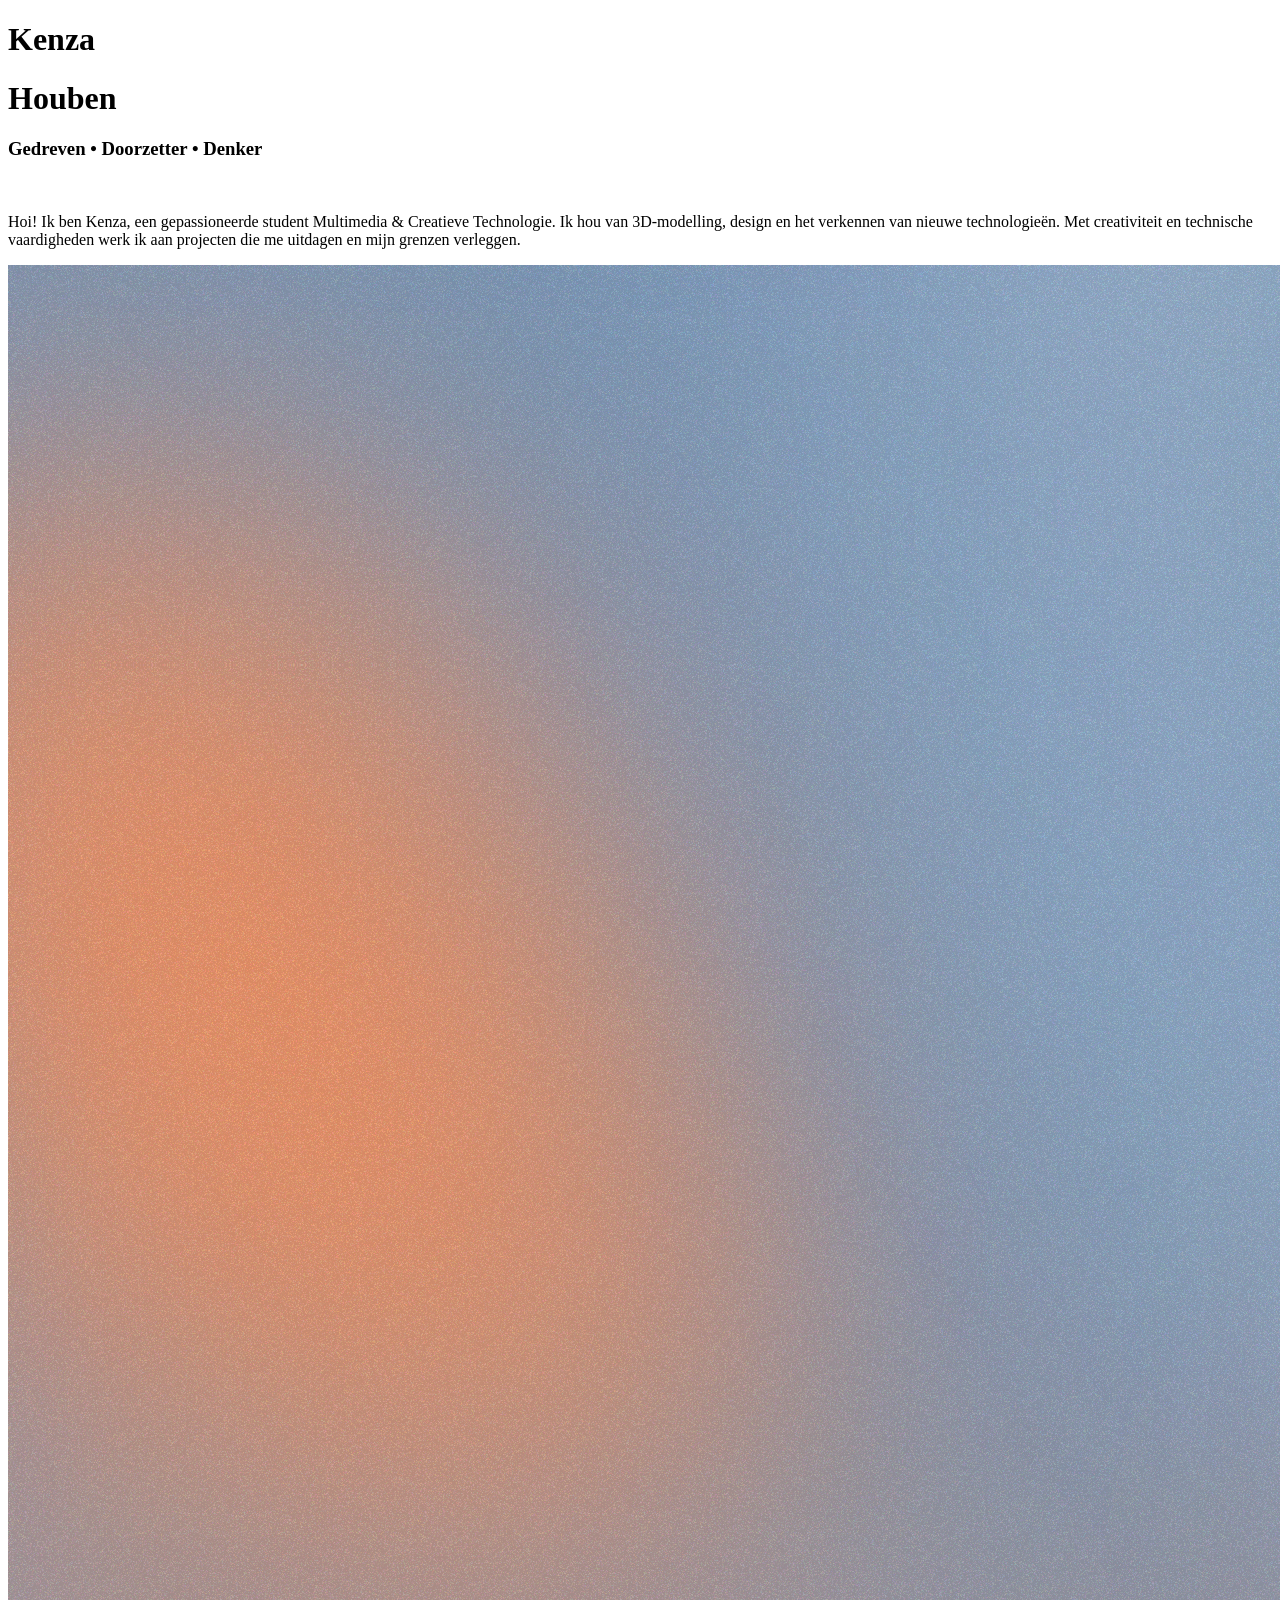
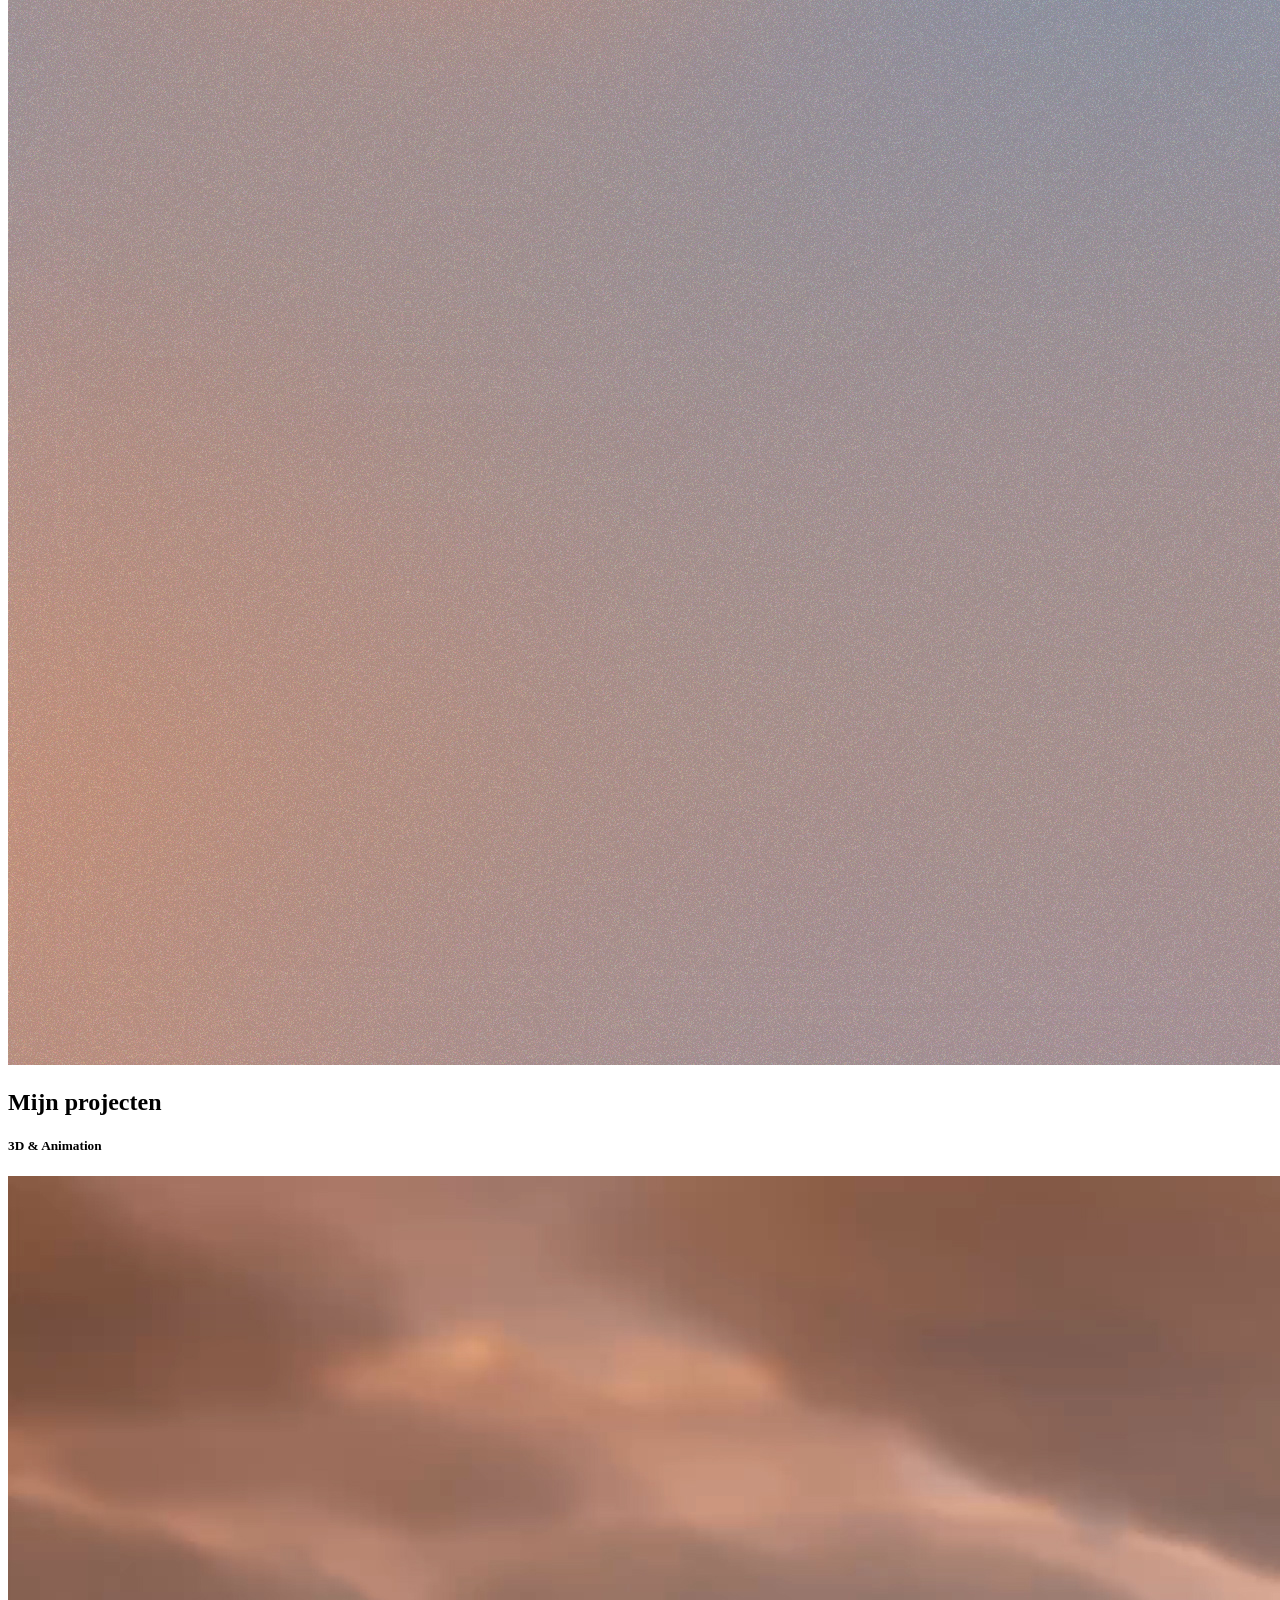
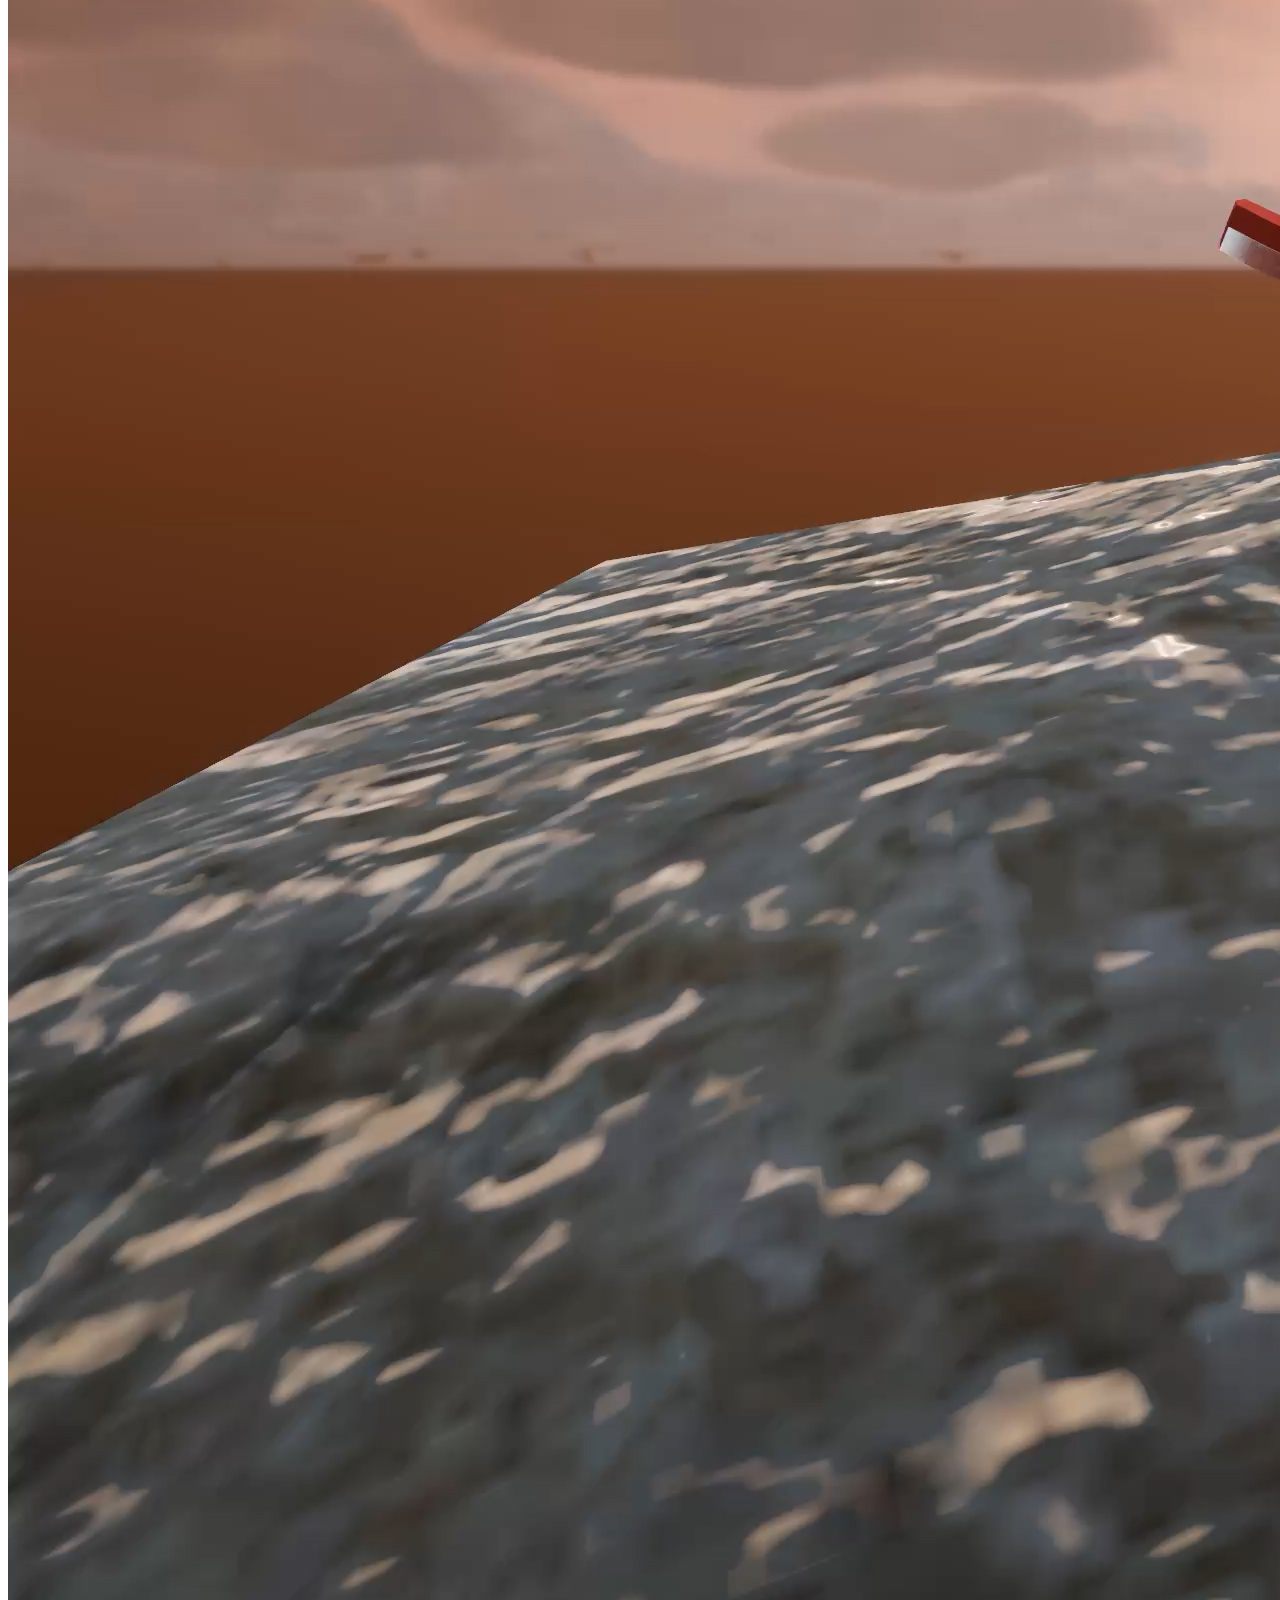
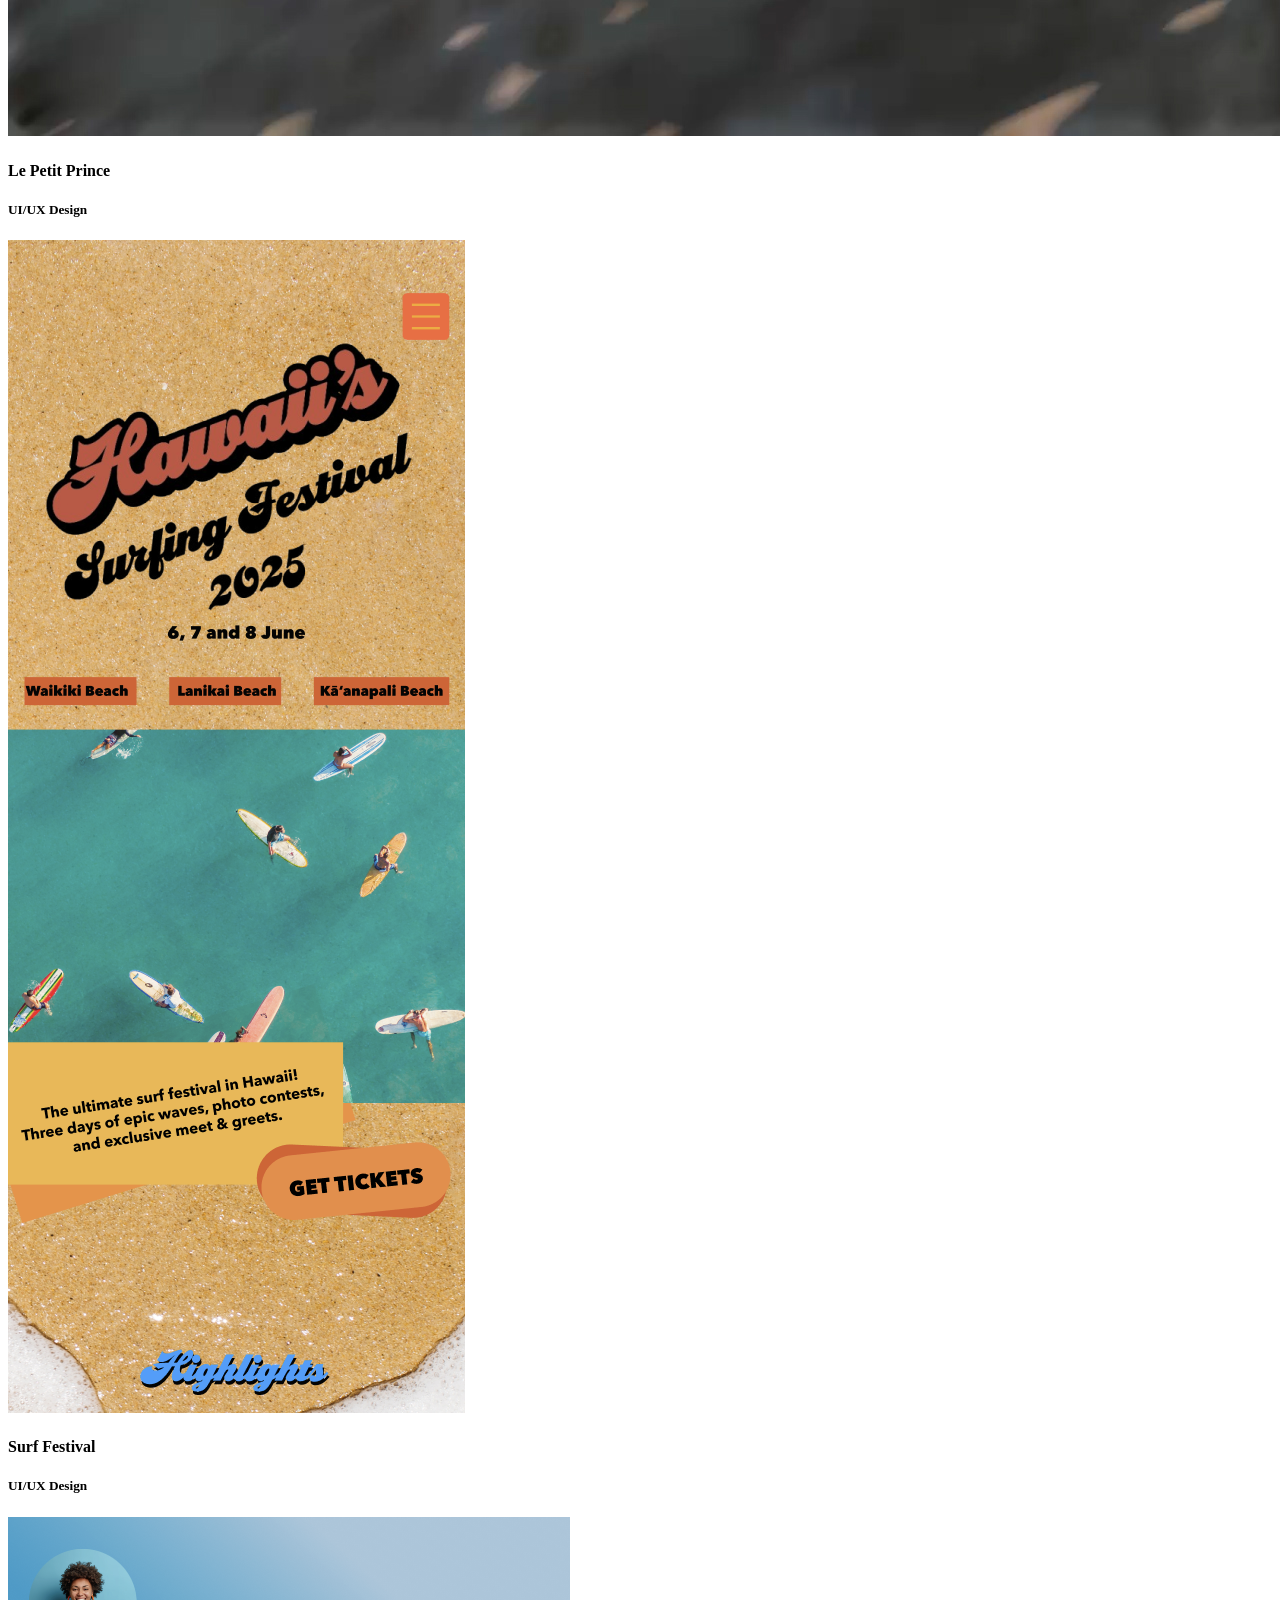
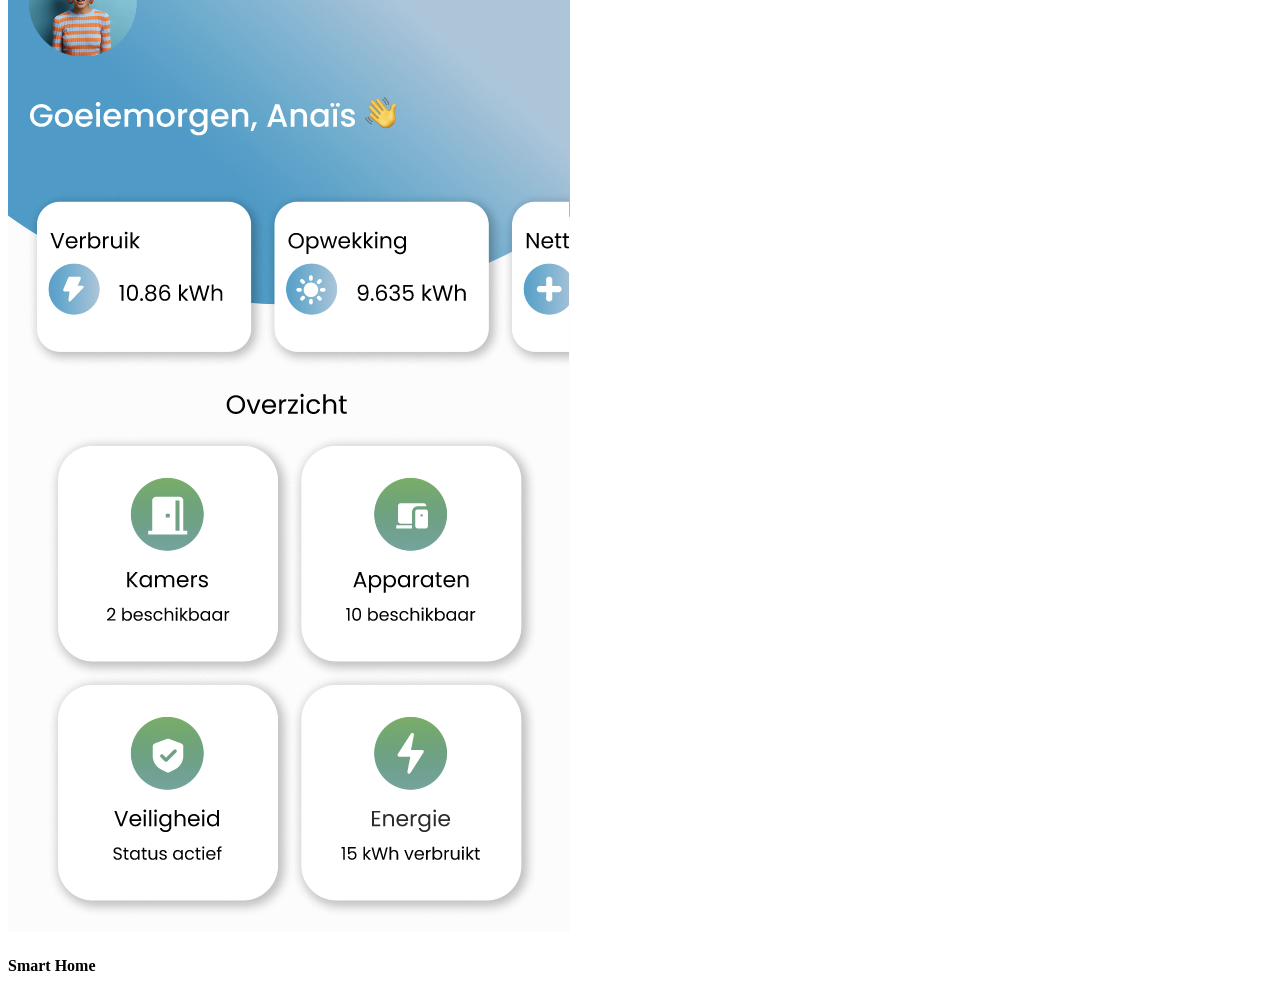
==== index.html @ ac558caa "add: images and fonts" ====
<!DOCTYPE html>
<html lang="en">
<head>
    <meta charset="UTF-8">
    <meta name="viewport" content="width=device-width, initial-scale=1.0">
    <title>Home</title>
</head>
<body class="index-body">
    <div class="hamburger-menu">

    </div>

    <div class="header-wrapper">
        <h1>Kenza</h1>
        <h1>Houben</h1>
        <h3>Gedreven • Doorzetter • Denker</h3>
        <div>
            <img src="" class="kenzahouben-index">
        </div>
        <div>
            <p>
                Hoi! Ik ben Kenza, een gepassioneerde student Multimedia & Creatieve Technologie. 
                Ik hou van 3D-modelling, design en het verkennen van nieuwe technologieën. 
                Met creativiteit en technische vaardigheden werk ik aan projecten die me uitdagen 
                en mijn grenzen verleggen.
            </p>
        </div>
    </div>

    <div class="index-wrapper">
        <div class="three-projects">
            <div class="background-index">
                <img src="./images/noise_background.png" class="backgroundnoise-index">
            </div>
            <h2>Mijn projecten</h2>

            <div class="project-index">
                <h5>3D & Animation</h5>
                <img src="./images/le_petit_prince_cover.jpg" class="project-photo-index">
                <h4>Le Petit Prince</h4>
            </div>

            <div class="project-index">
                <h5>UI/UX Design</h5>
                <img src="./images/surf_festival_cover.png" class="project-photo-index">
                <h4>Surf Festival</h4>
            </div>

            <div class="project-index">
                <h5>UI/UX Design</h5>
                <img src="./images/smart_home_cover.png" class="project-photo-index">
                <h4>Smart Home</h4>
            </div>

        </div>
        
    </div>
    
</body>
</html>
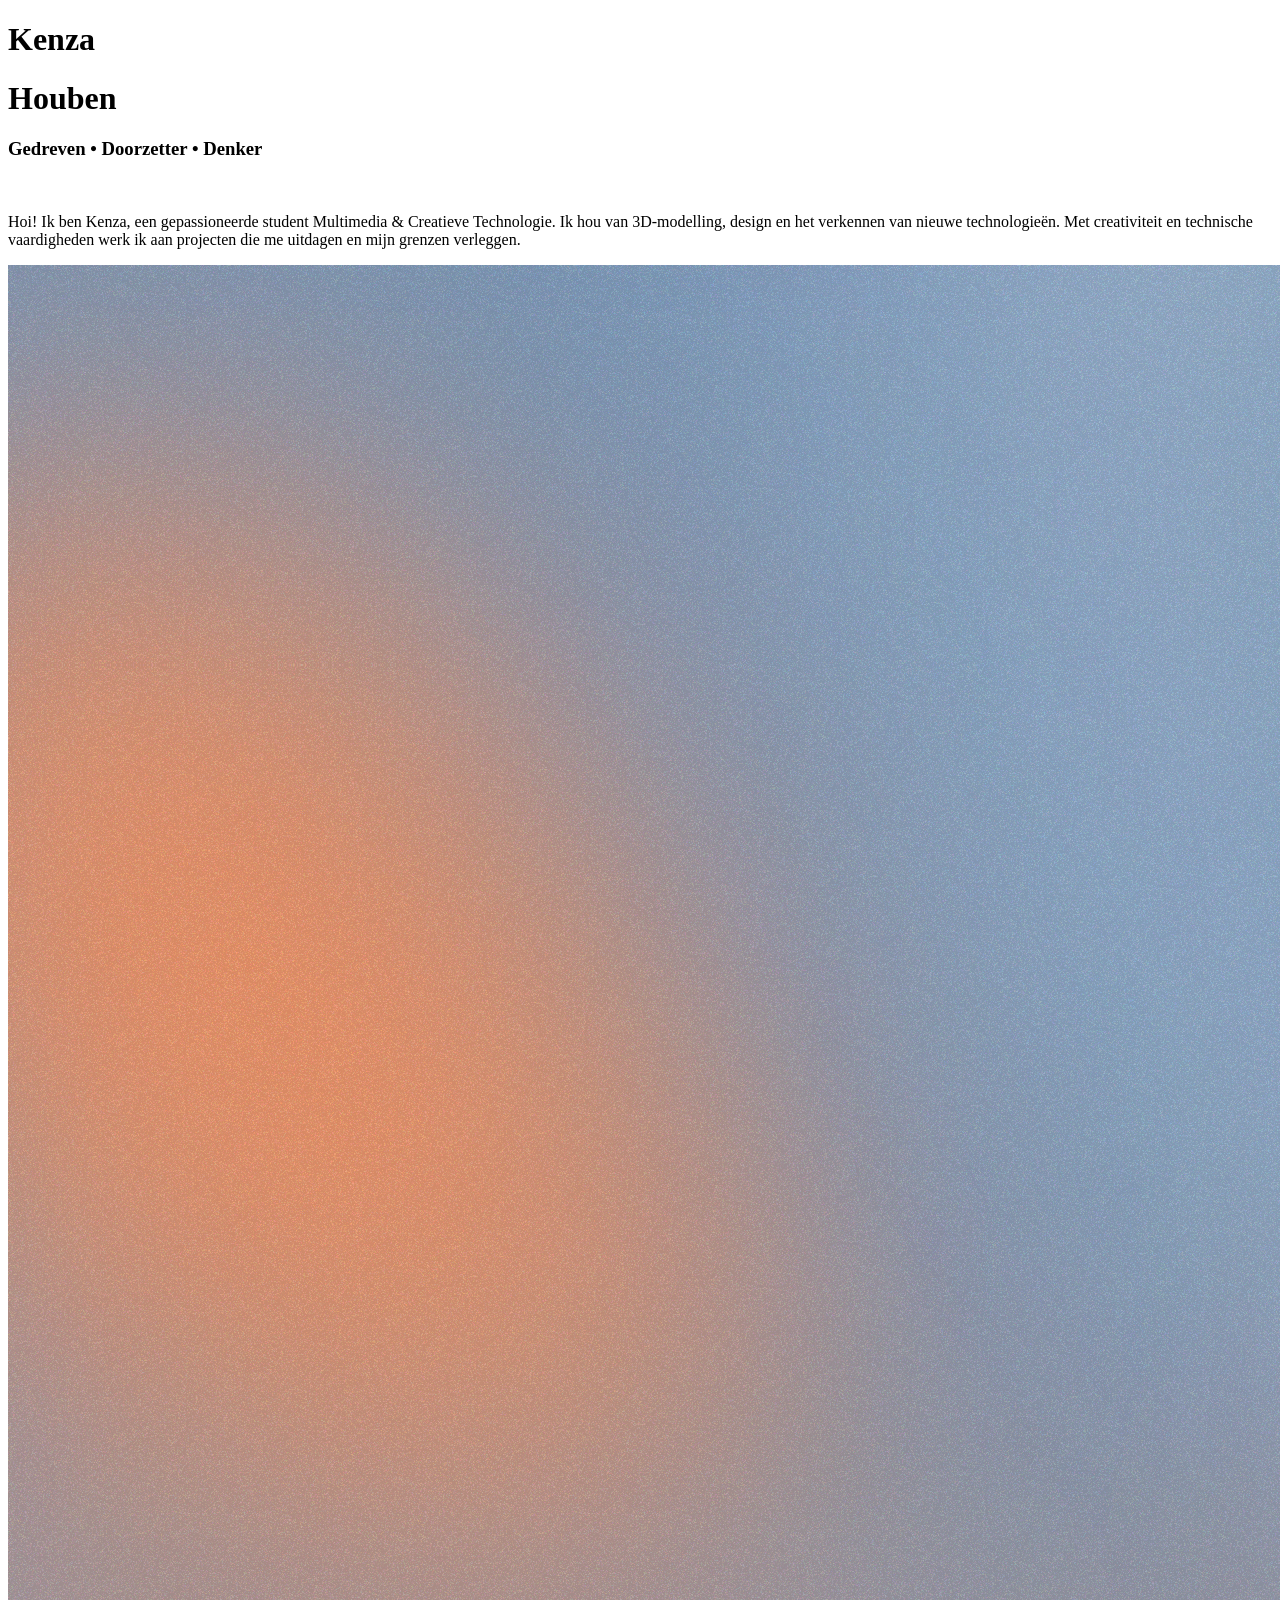
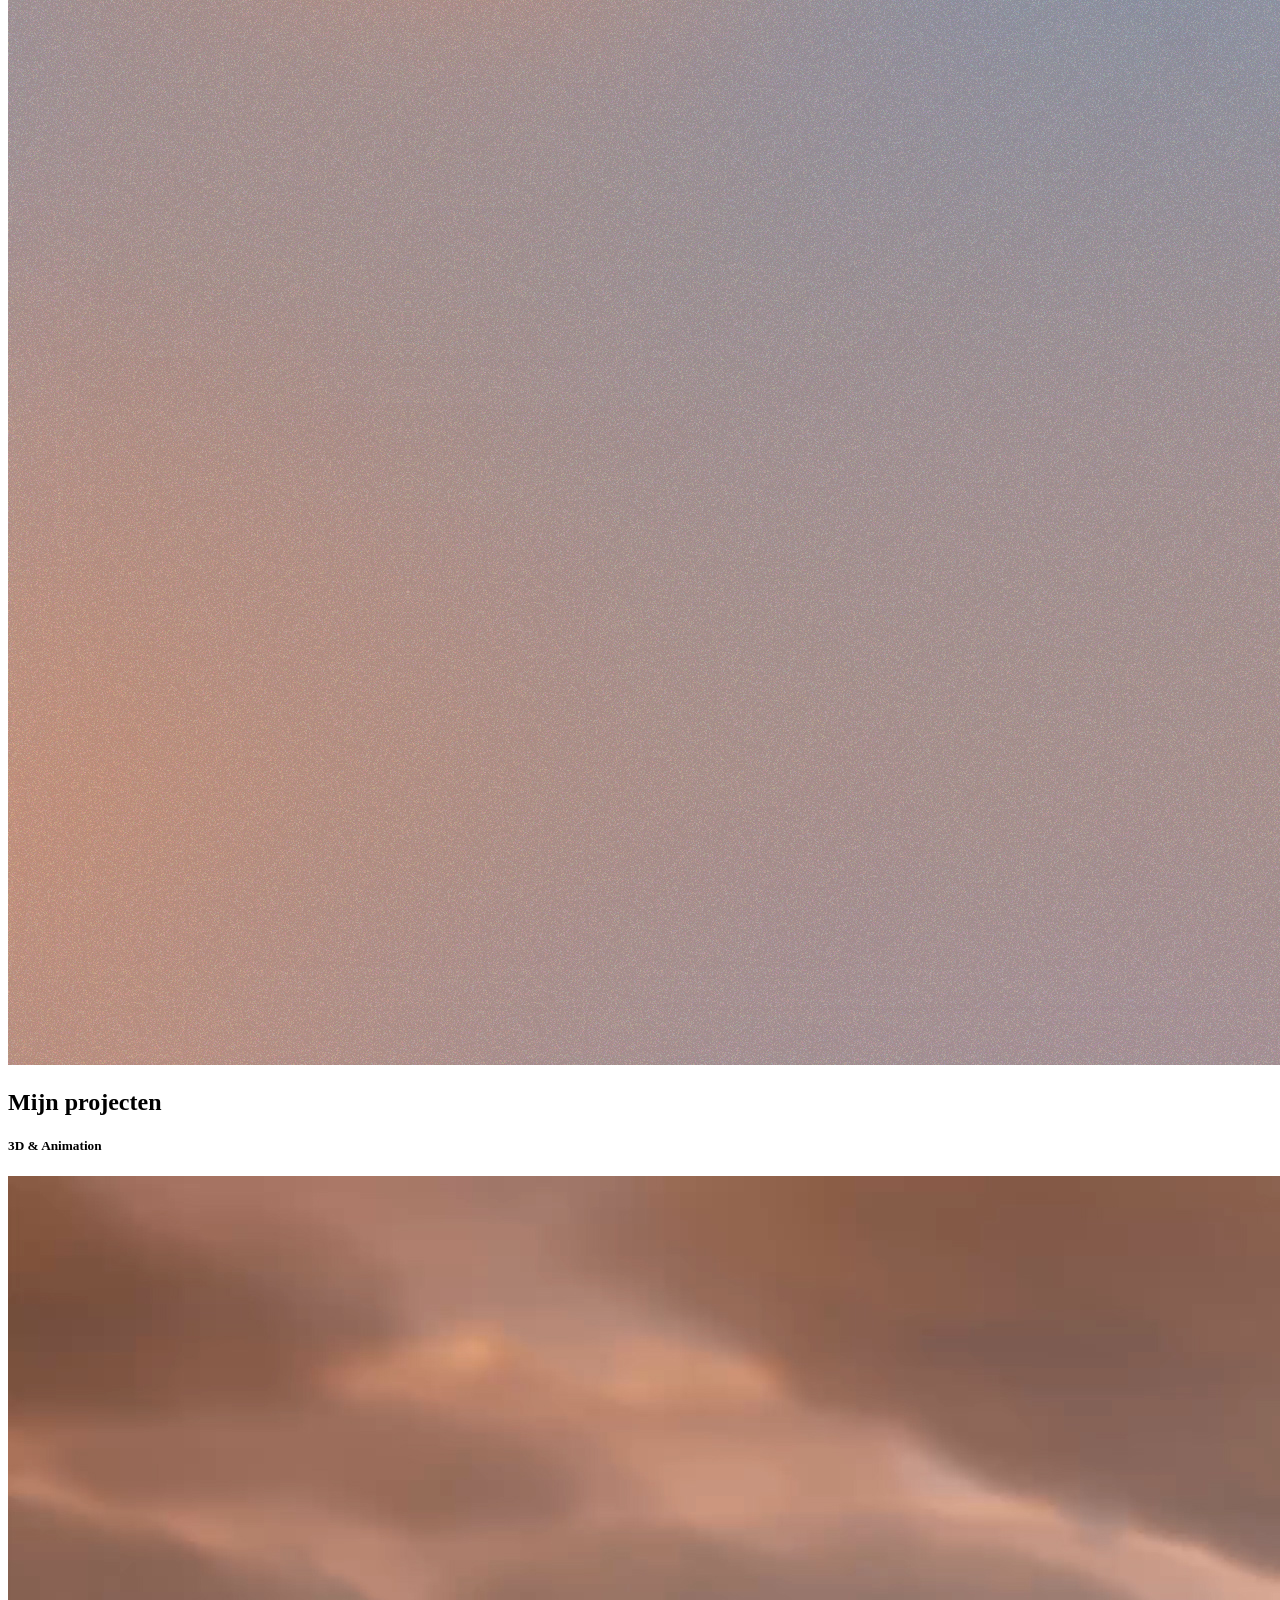
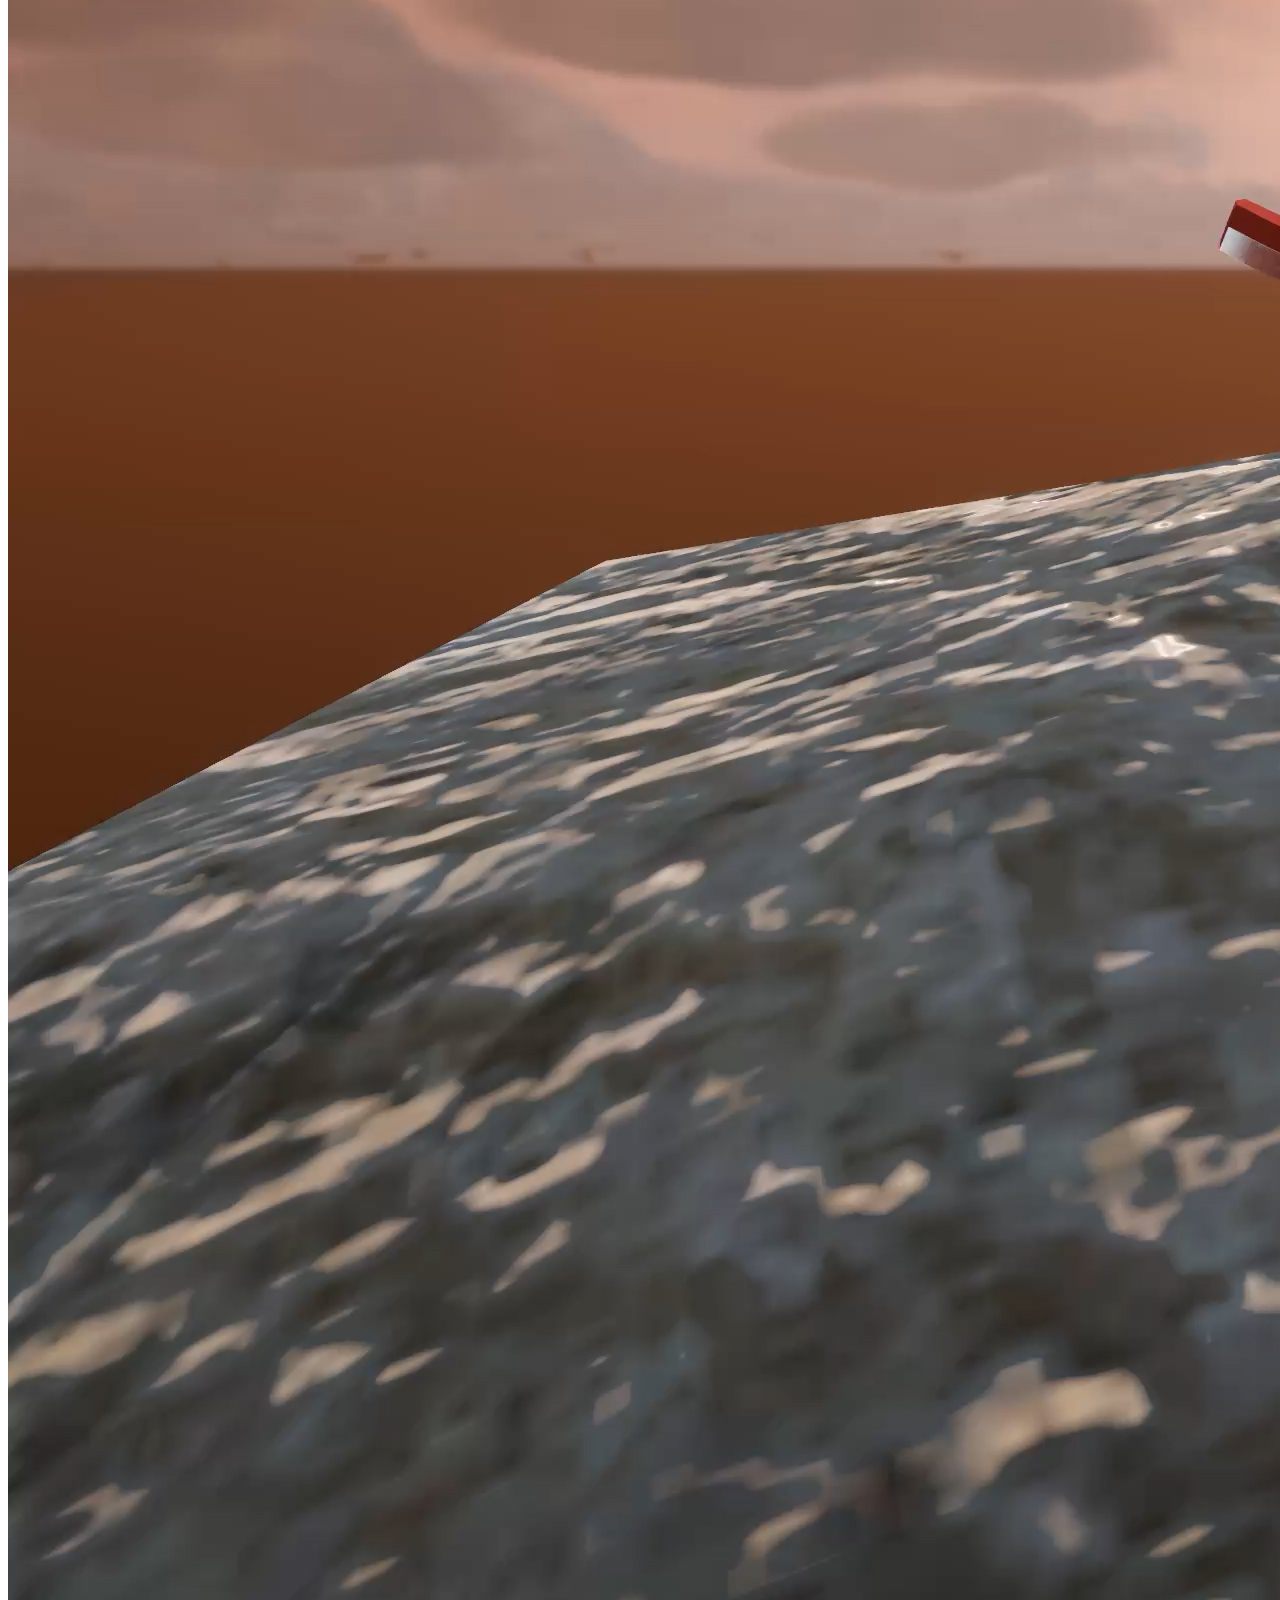
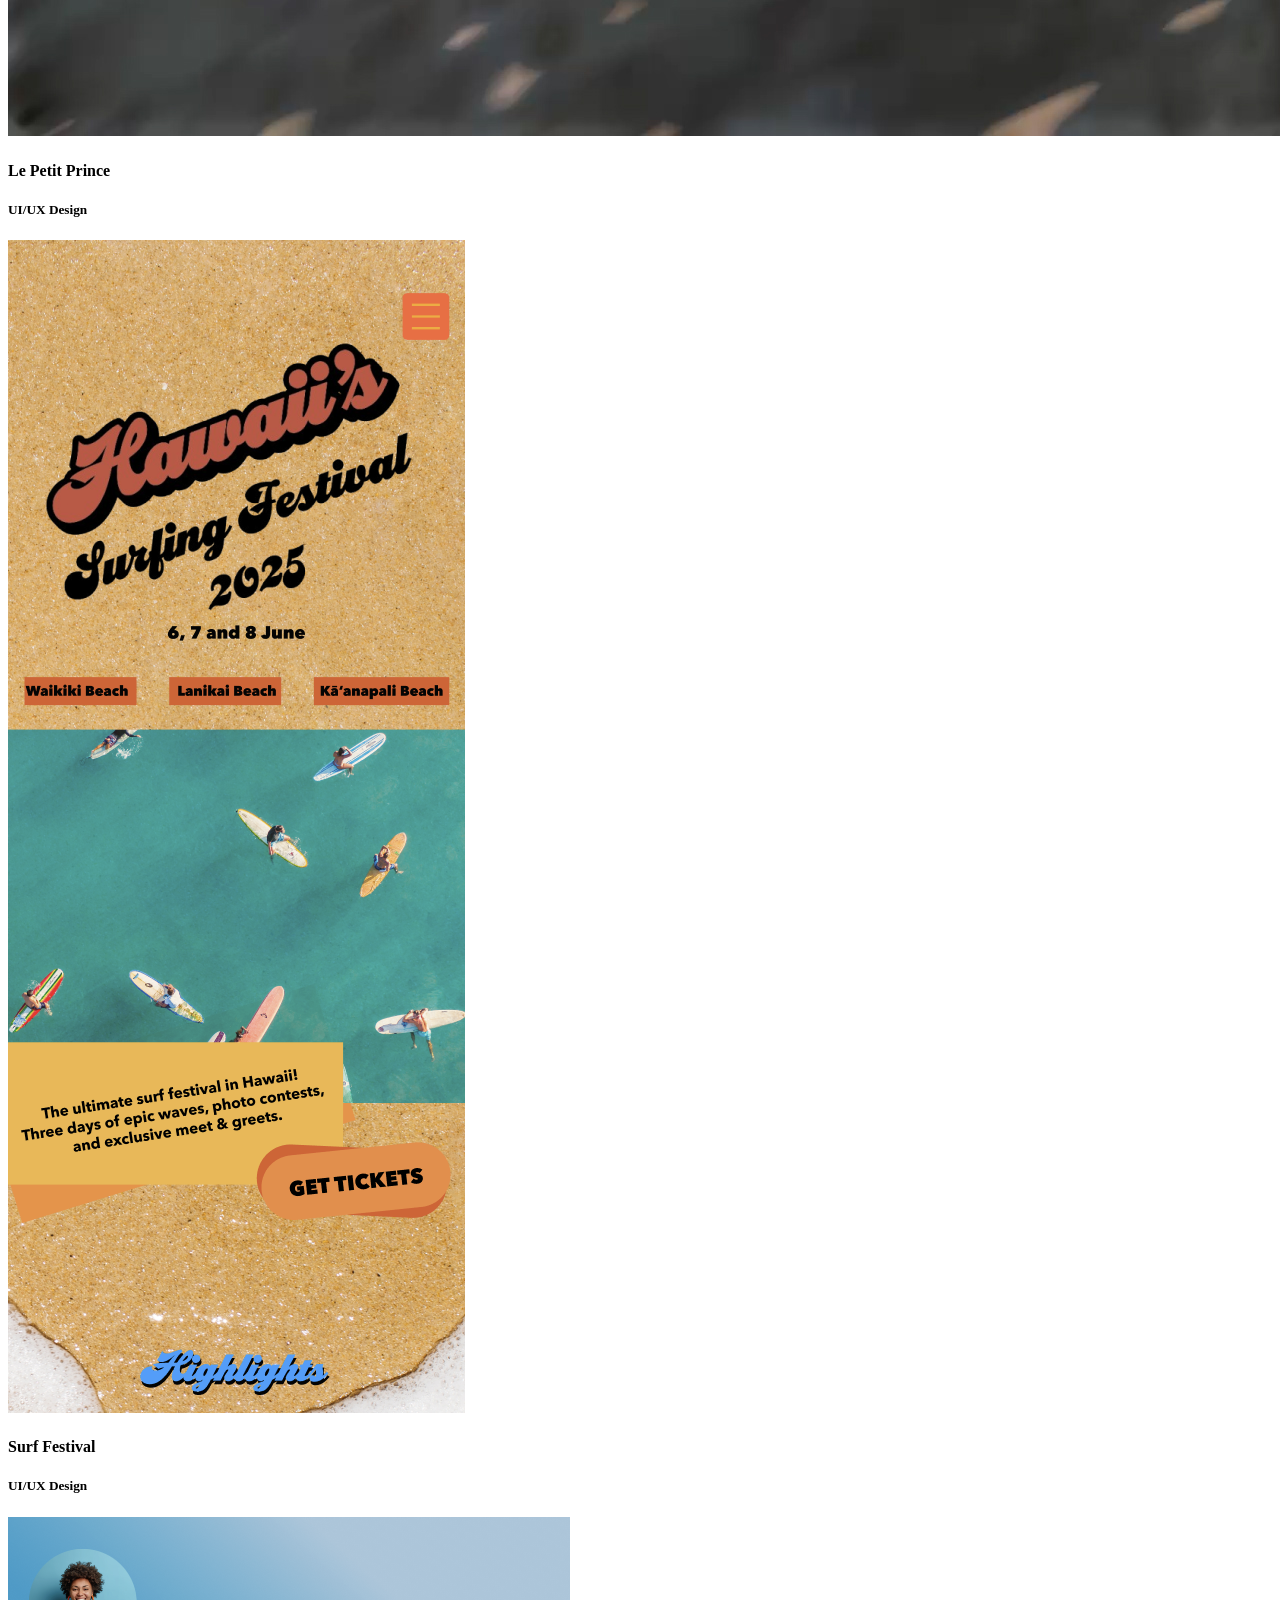
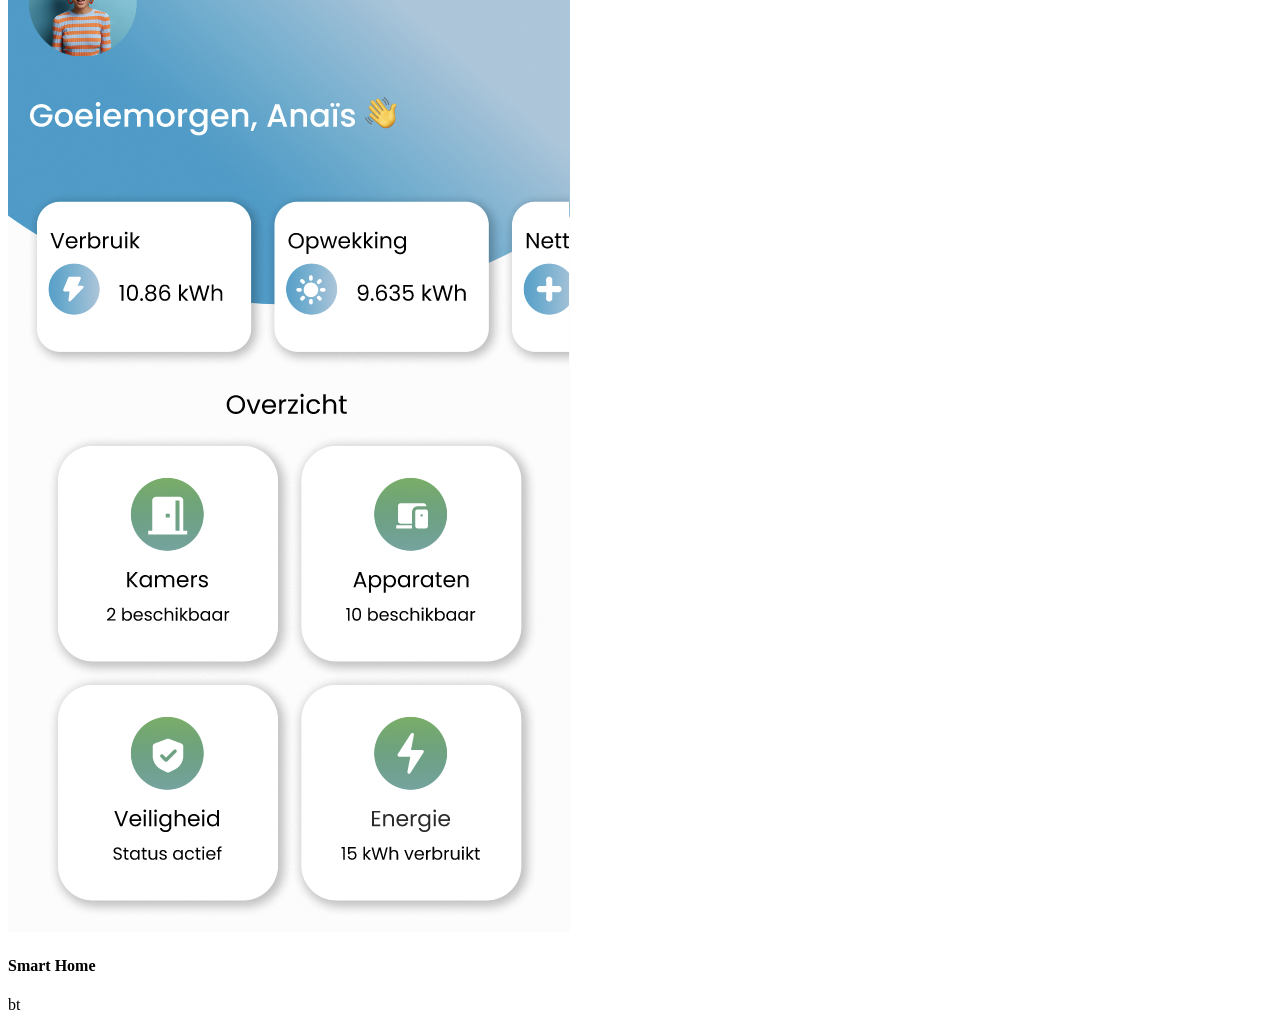
==== commit 383402a8: "add: added css for index" ====
--- a/index.html
+++ b/index.html
@@ -34,24 +34,30 @@
             </div>
             <h2>Mijn projecten</h2>
 
-            <div class="project-index">
-                <h5>3D & Animation</h5>
-                <img src="./images/le_petit_prince_cover.jpg" class="project-photo-index">
-                <h4>Le Petit Prince</h4>
+            <div class="projects-row">
+                <div class="project-index">
+                    <h5>3D & Animation</h5>
+                    <img src="./images/le_petit_prince_cover.jpg" class="project-photo-index">
+                    <h4>Le Petit Prince</h4>
+                </div>
+
+                <div class="project-index">
+                    <h5>UI/UX Design</h5>
+                    <img src="./images/surf_festival_cover.png" class="project-photo-index">
+                    <h4>Surf Festival</h4>
+                </div>
+
+                <div class="project-index">
+                    <h5>UI/UX Design</h5>
+                    <img src="./images/smart_home_cover.png" class="project-photo-index">
+                    <h4>Smart Home</h4>
+                </div>
             </div>
+        </div>
 
-            <div class="project-index">
-                <h5>UI/UX Design</h5>
-                <img src="./images/surf_festival_cover.png" class="project-photo-index">
-                <h4>Surf Festival</h4>
-            </div>
 
-            <div class="project-index">
-                <h5>UI/UX Design</h5>
-                <img src="./images/smart_home_cover.png" class="project-photo-index">
-                <h4>Smart Home</h4>
-            </div>
-
+        <div class="skills">
+            bt
         </div>
         
     </div>
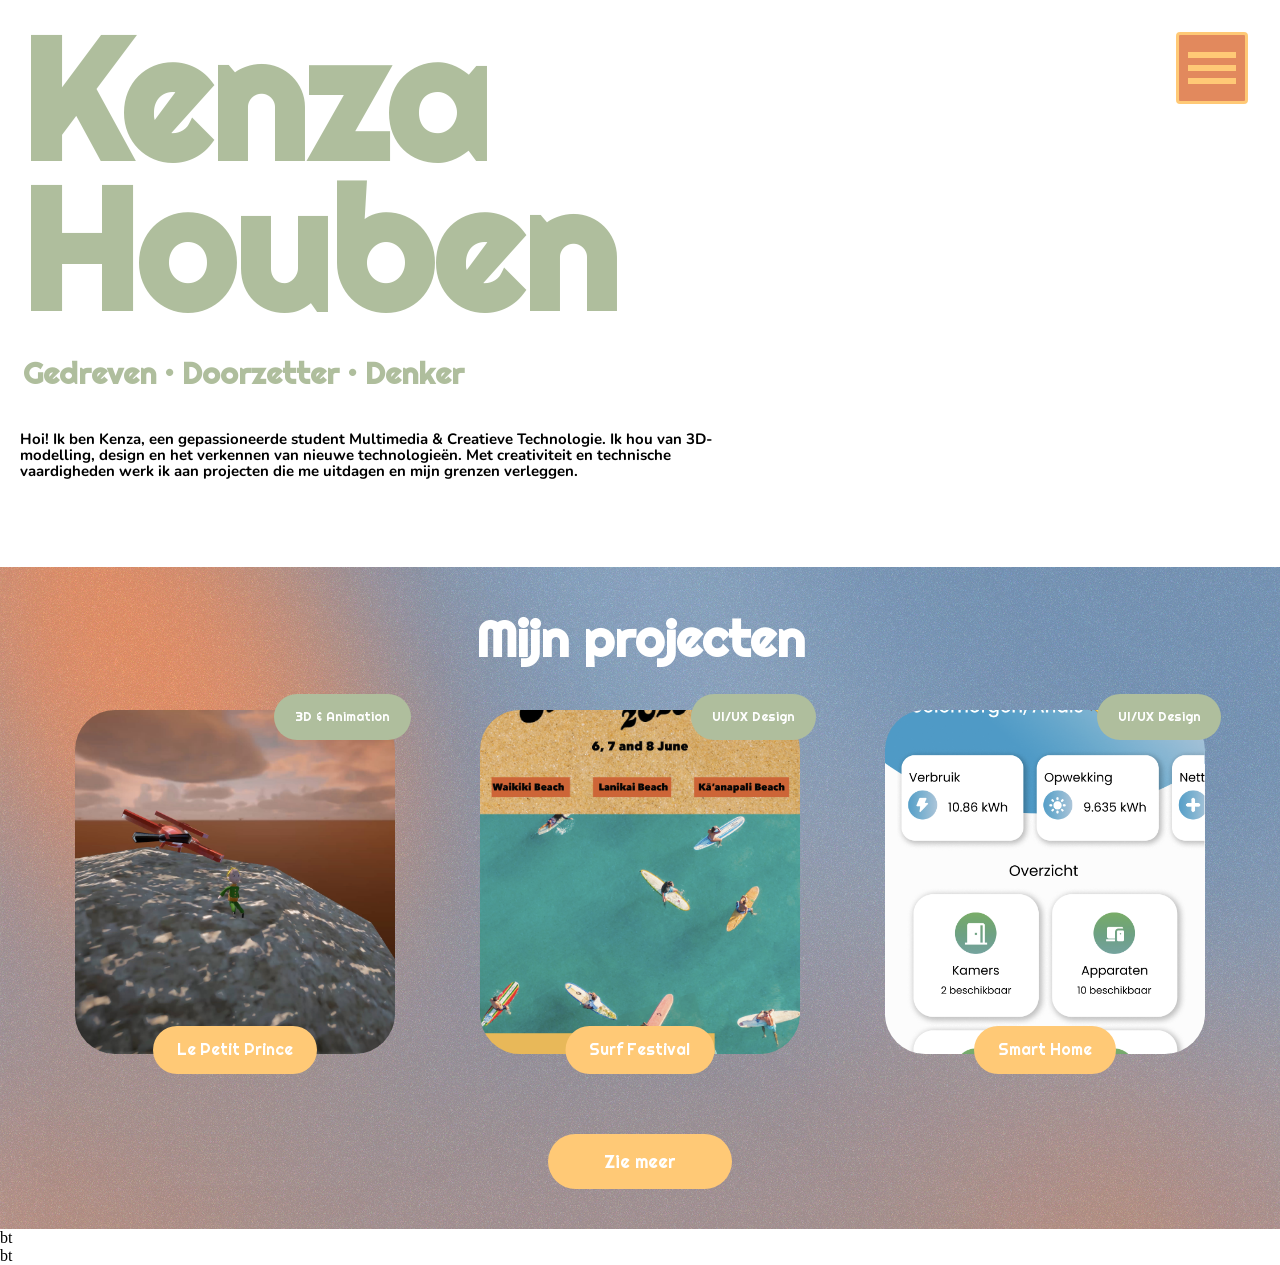
==== commit 3a01f20b: "wip: homepage and add: hamburger menu" ====
--- a/index.html
+++ b/index.html
@@ -1,66 +1,163 @@
 <!DOCTYPE html>
-<html lang="en">
+<html lang="nl">
+
 <head>
     <meta charset="UTF-8">
     <meta name="viewport" content="width=device-width, initial-scale=1.0">
     <title>Home</title>
+
+    <link rel="stylesheet" href="css/style.css">
+     <link rel="stylesheet" href="css/hamburger-menu.css">
 </head>
+
 <body class="index-body">
+
+  <!-- Hamburger menu -->
     <div class="hamburger-menu">
+
+        <!-- Hamburger knop -->
+        <button class="hamburger-button" aria-label="Menu openen">
+            <span></span>
+            <span></span>
+            <span></span>
+        </button>
+
+
+        <!-- Menu overlay -->
+        <nav class="menu-overlay">
+
+            <!-- Noise achtergrond -->
+            <img
+                src="./images/noise_background.png"
+                class="menu-backgroundnoise"
+                alt=""
+            >
+
+            <!-- Sluitknop -->
+            <button class="menu-close" aria-label="Menu sluiten">
+                ×
+            </button>
+
+
+            <!-- Navigatie -->
+            <div class="menu-content">
+
+                <h6><a href="#">Home</a></h6>
+                <h6><a href="#">Over mij</a></h6>
+                <h6><a href="#">Projecten</a></h6>
+                <h6><a href="#">Contact</a></h6>
+
+                <!-- Talen -->
+                <div class="menu-languages">
+                    <h3>
+                        <a href="#">NL</a>
+                        <span>|</span>
+                        <a href="#">FR</a>
+                        <span>|</span>
+                        <a href="#">ENG</a>
+                    </h3>
+                </div>
+
+            </div>
+
+        </nav>
 
     </div>
 
-    <div class="header-wrapper">
-        <h1>Kenza</h1>
-        <h1>Houben</h1>
-        <h3>Gedreven • Doorzetter • Denker</h3>
-        <div>
-            <img src="" class="kenzahouben-index">
-        </div>
-        <div>
+
+    <!-- Intro -->
+    <header class="header-wrapper">
+
+        <div class="index-intro">
+
+            <h1>Kenza</h1>
+            <h1 class="houben">Houben</h1>
+
+            <h3>Gedreven • Doorzetter • Denker</h3>
+
             <p>
-                Hoi! Ik ben Kenza, een gepassioneerde student Multimedia & Creatieve Technologie. 
-                Ik hou van 3D-modelling, design en het verkennen van nieuwe technologieën. 
-                Met creativiteit en technische vaardigheden werk ik aan projecten die me uitdagen 
+                Hoi! Ik ben Kenza, een gepassioneerde student Multimedia & Creatieve Technologie.
+                Ik hou van 3D-modelling, design en het verkennen van nieuwe technologieën.
+                Met creativiteit en technische vaardigheden werk ik aan projecten die me uitdagen
                 en mijn grenzen verleggen.
             </p>
+
         </div>
-    </div>
 
-    <div class="index-wrapper">
-        <div class="three-projects">
-            <div class="background-index">
-                <img src="./images/noise_background.png" class="backgroundnoise-index">
-            </div>
-            <h2>Mijn projecten</h2>
+        <img src="" class="kenzahouben-index" alt="">
 
-            <div class="projects-row">
-                <div class="project-index">
-                    <h5>3D & Animation</h5>
-                    <img src="./images/le_petit_prince_cover.jpg" class="project-photo-index">
-                    <h4>Le Petit Prince</h4>
+    </header>
+
+
+    <!-- Projecten -->
+   <!-- Projecten -->
+        <main class="index-wrapper">
+
+            <section class="three-projects">
+                <img
+                    src="./images/noise_background.png"
+                    class="backgroundnoise-index"
+                    alt=""
+                >
+                <h2>Mijn projecten</h2>
+
+                <div class="projects-row">
+                    <div class="project-index">
+                        <h5>3D &amp; Animation</h5>
+                        <img
+                            src="./images/le_petit_prince_cover.jpg"
+                            class="project-photo-index"
+                            alt="Le Petit Prince project"
+                        >
+                        <h4>Le Petit Prince</h4>
+                    </div>
+
+
+                    <div class="project-index">
+                        <h5>UI/UX Design</h5>
+                        <img
+                            src="./images/surf_festival_cover.png"
+                            class="project-photo-index"
+                            alt="Surf Festival project"
+                        >
+                        <h4>Surf Festival</h4>
+                    </div>
+
+
+                    <div class="project-index">
+                        <h5>UI/UX Design</h5>
+                        <img
+                            src="./images/smart_home_cover.png"
+                            class="project-photo-index"
+                            alt="Smart Home project"
+                        >
+                        <h4>Smart Home</h4>
+                    </div>
                 </div>
 
-                <div class="project-index">
-                    <h5>UI/UX Design</h5>
-                    <img src="./images/surf_festival_cover.png" class="project-photo-index">
-                    <h4>Surf Festival</h4>
+
+                <div class="see-more">
+                    <h4>Zie meer</h4>
                 </div>
-
-                <div class="project-index">
-                    <h5>UI/UX Design</h5>
-                    <img src="./images/smart_home_cover.png" class="project-photo-index">
-                    <h4>Smart Home</h4>
-                </div>
-            </div>
-        </div>
+            </section>
 
 
-        <div class="skills">
+            <!-- Skills -->
+            <section class="skills">
+                bt
+            </section>
+
+        </main>
+
+
+        <!-- Skills -->
+        <section class="skills">
             bt
-        </div>
-        
-    </div>
-    
+        </section>
+
+    </main>
+
 </body>
-</html>+<script src="js/hamburger-menu.js"></script>
+
+</html>
--- a/css/style.css
+++ b/css/style.css
@@ -0,0 +1,407 @@
+@import url('https://fonts.googleapis.com/css2?family=Righteous&display=swap');
+@import url('https://fonts.googleapis.com/css2?family=Nunito:ital,wght@0,200..1000;1,200..1000&display=swap');
+
+
+/* ===== BASIS ===== */
+
+html {
+    font-size: 16px;
+}
+
+
+/* ===== VARIABELEN ===== */
+
+:root {
+    --c-yellow: #ffc976;
+    --c-green: #afbe9d;
+    --c-orange: #e2895d;
+    --c-blue: #718eae;
+}
+
+
+/* ===== TYPOGRAPHY ===== */
+
+h1,
+h2,
+h3,
+h4,
+h5 {
+    font-family: Righteous, sans-serif;
+}
+
+h1 {
+    font-size: 10.625rem; /* 170px */
+    color: var(--c-green);
+}
+
+h2 {
+    font-size: 3.125rem; /* 50px */
+}
+
+h3 {
+    font-size: 1.875rem; /* 30px */
+    color: var(--c-green);
+}
+
+h4{
+      font-size: 1rem;
+}
+
+h5{
+    font-size: 0.75rem;
+}
+
+p {
+    font-family: Nunito, sans-serif;
+    font-weight: bold;
+    color: black;
+    font-size: 0.9375rem; /* 15px */
+}
+
+
+/* ===== INDEX ===== */
+
+.index-body {
+    margin: 0;
+}
+
+
+/* ===== INTRO ===== */
+
+.header-wrapper {
+    position: relative;
+    min-height: 26.0625rem; /* 417px */
+}
+
+.index-intro {
+    position: absolute;
+    top: 1.5625rem; /* 25px */
+    left: 1.25rem; /* 20px */
+}
+
+
+/* ===== NAAM ===== */
+
+.index-intro h1 {
+    margin: 0;
+    color: var(--c-green);
+    line-height: 0.88;
+}
+
+
+/* ===== ONDERTITEL ===== */
+
+.index-intro h3 {
+    margin: 0.875rem 0 0 0.1875rem; /* 14px / 3px */
+    line-height: 1;
+    padding-top: 1.25rem; /* 20px */
+}
+
+
+/* ===== INTRODUCTIETEKST ===== */
+
+.index-intro p {
+    width: 43.75rem; /* 700px */
+    margin: 1.4375rem 0 0 0; /* 23px */
+    line-height: 1rem; /* 16px */
+    padding-top: 1.25rem; /* 20px */
+}
+
+
+/* ===== PROJECTEN ===== */
+
+.three-projects {
+    position: relative;
+    overflow: hidden;
+
+    padding: 2.5rem 0;
+    margin-top: 9.375rem;
+
+    /* Zorgt ervoor dat boven- en onderpadding gelijk zijn */
+    box-sizing: border-box;
+}
+
+
+/* ===== NOISE ACHTERGROND ===== */
+
+.backgroundnoise-index {
+    position: absolute;
+    inset: 0;
+
+    width: 100%;
+    height: 100%;
+
+    object-fit: cover;
+    z-index: 0;
+}
+
+
+/* ===== PROJECT TITEL ===== */
+
+.three-projects h2 {
+    position: relative;
+    z-index: 1;
+
+    margin: 0;
+    text-align: center;
+
+    color: white;
+}
+
+
+/* ===== PROJECTEN RIJ ===== */
+
+.projects-row {
+    position: relative;
+    z-index: 1;
+
+    display: flex;
+    justify-content: space-around;
+    align-items: flex-start;
+
+    margin-top: 2.5rem;
+    padding: 0 2rem;
+}
+
+
+/* ===== INDIVIDUEEL PROJECT ===== */
+
+.project-index {
+    position: relative;
+
+    width: 20rem; /* groter: 320px */
+}
+
+
+/* ===== PROJECT AFBEELDING ===== */
+
+.project-photo-index {
+    display: block;
+
+    width: 20rem;
+    height: 21.5rem;
+
+    object-fit: cover;
+
+    border-radius: 2.5rem;
+}
+
+
+/* ===== GROEN LABEL ===== */
+
+.project-index h5 {
+    position: absolute;
+    z-index: 3;
+
+    top: -1rem;
+    right: -1rem;
+
+    margin: 0;
+
+    padding: 0.9rem 1.3rem;
+
+    background-color: var(--c-green);
+    color: white;
+
+    font-family: Righteous, sans-serif;
+    font-size: 0.8rem;
+    font-weight: normal;
+
+    border-radius: 2rem;
+
+    white-space: nowrap;
+}
+
+
+/* ===== GEEL PROJECT LABEL ===== */
+
+.project-index h4 {
+    position: absolute;
+    z-index: 3;
+
+    bottom: -1.25rem;
+    left: 50%;
+
+    transform: translateX(-50%);
+
+    margin: 0;
+
+    padding: 0.85rem 1.5rem;
+
+    background-color: var(--c-yellow);
+    color: white;
+
+    font-family: Righteous, sans-serif;
+    font-size: 1rem;
+    font-weight: normal;
+
+    border-radius: 2rem;
+
+    white-space: nowrap;
+}
+
+
+/* ===== ZIE MEER ===== */
+
+.see-more {
+    position: relative;
+    z-index: 1;
+
+    display: flex;
+    justify-content: center;
+
+    margin-top: 5rem;
+}
+
+
+.see-more h4 {
+    margin: 0;
+
+    padding: 1rem 3.5rem;
+
+    background-color: var(--c-yellow);
+    color: white;
+
+    font-family: Righteous, sans-serif;
+    font-size: 1.1rem;
+    font-weight: normal;
+
+    border-radius: 2rem;
+
+    cursor: pointer;
+}
+
+
+/* ===== RESPONSIVE ===== */
+
+@media (max-width: 768px) {
+
+    /* ===== ALGEMENE TEKST ===== */
+
+    html {
+        font-size: 14px;
+    }
+
+
+    /* ===== INTRO ===== */
+
+    .header-wrapper {
+        min-height: auto;
+        padding: 2rem 1.25rem 3rem;
+    }
+
+    .index-intro {
+        position: relative;
+
+        top: auto;
+        left: auto;
+    }
+
+    .index-intro h1 {
+        font-size: 4.5rem;
+    }
+
+    .index-intro h3 {
+        font-size: 1.4rem;
+        margin-top: 0.75rem;
+        padding-top: 0;
+    }
+
+    .index-intro p {
+        width: 100%;
+        max-width: 100%;
+
+        margin: 1.5rem 0 0;
+        padding-top: 0;
+
+        font-size: 0.9rem;
+        line-height: 1.4rem;
+    }
+
+
+    /* ===== PROJECTEN ===== */
+
+    .three-projects {
+        min-height: auto;
+
+        padding: 2rem 1rem 4rem;
+        margin-top: 2rem;
+    }
+
+
+    /* ===== TITEL ===== */
+
+    .three-projects h2 {
+        font-size: 2.5rem;
+    }
+
+
+    /* ===== PROJECTEN ONDER ELKAAR ===== */
+
+    .projects-row {
+        display: flex;
+        flex-direction: column;
+        align-items: center;
+        justify-content: flex-start;
+
+        gap: 4rem;
+
+        margin-top: 3rem;
+        padding: 0;
+    }
+
+
+    /* ===== PROJECT ===== */
+
+    .project-index {
+        width: 17rem;
+        max-width: 100%;
+    }
+
+
+    /* ===== AFBEELDING ===== */
+
+    .project-photo-index {
+        width: 100%;
+        height: 18rem;
+
+        object-fit: cover;
+
+        border-radius: 2rem;
+    }
+
+
+    /* ===== GROEN LABEL ===== */
+
+    .project-index h5 {
+        top: -0.8rem;
+        right: -0.5rem;
+
+        padding: 0.7rem 1rem;
+
+        font-size: 0.7rem;
+    }
+
+
+    /* ===== GEEL LABEL ===== */
+
+    .project-index h4 {
+        bottom: -1rem;
+
+        padding: 0.7rem 1.1rem;
+
+        font-size: 0.9rem;
+    }
+
+
+    /* ===== ZIE MEER ===== */
+
+    .see-more {
+        margin-top: 5rem;
+    }
+
+    .see-more h4 {
+        padding: 0.8rem 2.5rem;
+        font-size: 1rem;
+    }
+}
--- a/css/hamburger-menu.css
+++ b/css/hamburger-menu.css
@@ -0,0 +1,318 @@
+@import url('https://fonts.googleapis.com/css2?family=Righteous&display=swap');
+@import url('https://fonts.googleapis.com/css2?family=Nunito:ital,wght@0,200..1000;1,200..1000&display=swap');
+
+/* ===== VARIABELEN ===== */
+
+:root {
+    --c-yellow: #ffc976;
+    --c-green: #afbe9d;
+    --c-orange: #e2895d;
+    --c-blue: #718eae;
+}
+
+h6 {
+    font-family: Righteous, sans-serif;
+    font-size: 3.75rem; /* 60px */
+}
+
+/* ========================================
+   HAMBURGER MENU
+======================================== */
+
+
+/* ===== HAMBURGER KNOP ===== */
+
+.hamburger-button {
+    position: fixed;
+
+    top: 2rem;
+    right: 2rem;
+
+    z-index: 100;
+
+    width: 4.5rem;
+    height: 4.5rem;
+
+    padding: 0.8rem;
+
+    border: 0.2rem solid var(--c-yellow);
+    border-radius: 0.25rem;
+
+    background-color: var(--c-orange);
+
+    cursor: pointer;
+
+    display: flex;
+    flex-direction: column;
+    justify-content: center;
+    align-items: center;
+
+    gap: 0.45rem;
+}
+
+
+/* ===== DE DRIE LIJNTJES ===== */
+
+.hamburger-button span {
+    display: block;
+
+    width: 3rem;
+    height: 0.35rem;
+
+    background-color: var(--c-yellow);
+
+    transition: 0.3s ease;
+}
+
+
+/* ========================================
+   MENU OVERLAY
+======================================== */
+
+.menu-overlay {
+    position: fixed;
+
+    top: 0;
+    left: 0;
+
+    width: 100%;
+    height: 100vh;
+
+    z-index: 110;
+
+    overflow: hidden;
+
+    /* Menu staat boven het scherm */
+    transform: translateY(-100%);
+
+    /* Komt van boven naar beneden */
+    transition: transform 0.5s ease;
+}
+
+
+/* ===== MENU OPEN ===== */
+
+.menu-overlay.open {
+    transform: translateY(0);
+}
+
+
+/* ========================================
+   NOISE ACHTERGROND
+======================================== */
+
+.menu-backgroundnoise {
+    position: absolute;
+
+    inset: 0;
+
+    width: 100%;
+    height: 100%;
+
+    object-fit: cover;
+
+    z-index: 0;
+}
+
+
+/* ========================================
+   MENU INHOUD
+======================================== */
+
+.menu-content {
+    position: relative;
+
+    z-index: 2;
+
+    padding: 5rem 5rem;
+}
+
+
+/* ========================================
+   MENU ITEMS
+======================================== */
+
+.menu-content h6 {
+    margin: 0 0 1.8rem;
+
+    font-family: Righteous, sans-serif;
+
+    font-size: 4.5rem; /* 60px */
+
+    line-height: 1.75;
+}
+
+
+.menu-content h6 a {
+    color: white;
+
+    text-decoration: none;
+
+    transition: opacity 0.2s ease;
+}
+
+
+.menu-content h6 a:hover {
+    opacity: 0.7;
+}
+
+
+/* ========================================
+   CONTACT
+======================================== */
+
+.menu-contact {
+    margin-top: 2rem !important;
+}
+
+
+/* ========================================
+   TALEN
+======================================== */
+
+.menu-languages {
+    margin-top: 2rem;
+}
+
+
+.menu-languages h3 {
+    margin: 0;
+
+    color: white;
+
+    font-family: Righteous, sans-serif;
+
+    font-size: 1.5rem;
+}
+
+
+.menu-languages a {
+    color: white;
+
+    text-decoration: none;
+}
+
+
+.menu-languages span {
+    margin: 0 0.5rem;
+
+    color: white;
+}
+
+
+/* ========================================
+   SLUITKNOP
+======================================== */
+
+.menu-close {
+    position: absolute;
+
+    top: 1.5rem;
+    right: 2rem;
+
+    z-index: 3;
+
+    border: none;
+
+    background: none;
+
+    color: white;
+
+    font-family: Arial, sans-serif;
+
+    font-size: 5rem;
+    font-weight: 200;
+
+    line-height: 1;
+
+    cursor: pointer;
+}
+
+
+/* ========================================
+   RESPONSIVE
+======================================== */
+
+@media (max-width: 768px) {
+
+    /* Menu blijft volledig scherm */
+    .menu-overlay {
+        width: 100%;
+        height: 100vh;
+    }
+
+
+    /* Hamburger */
+    .hamburger-button {
+        top: 1.25rem;
+        right: 1.25rem;
+
+        width: 3.5rem;
+        height: 3.5rem;
+    }
+
+
+    .hamburger-button span {
+        width: 2.2rem;
+        height: 0.3rem;
+    }
+
+
+    /* Menu inhoud */
+    .menu-content {
+        padding: 5rem 2rem;
+    }
+
+
+    /* Menu tekst kleiner */
+    .menu-content h6 {
+        font-size: 2.5rem;
+    }
+
+
+    /* Talen */
+    .menu-languages {
+        margin-top: 2rem;
+    }
+
+
+    .menu-languages h3 {
+        font-size: 1.1rem;
+    }
+
+
+    /* Sluitknop */
+    .menu-close {
+        top: 0.5rem;
+        right: 1rem;
+
+        font-size: 4rem;
+    }
+}
+
+
+/* ========================================
+   KLEINE GSM
+======================================== */
+
+@media (max-width: 480px) {
+
+    .menu-content {
+        padding: 4.5rem 1.5rem;
+    }
+
+
+    .menu-content h6 {
+        font-size: 2rem;
+    }
+
+
+    .menu-languages h3 {
+        font-size: 1rem;
+    }
+
+
+    .menu-close {
+        font-size: 3.5rem;
+    }
+}
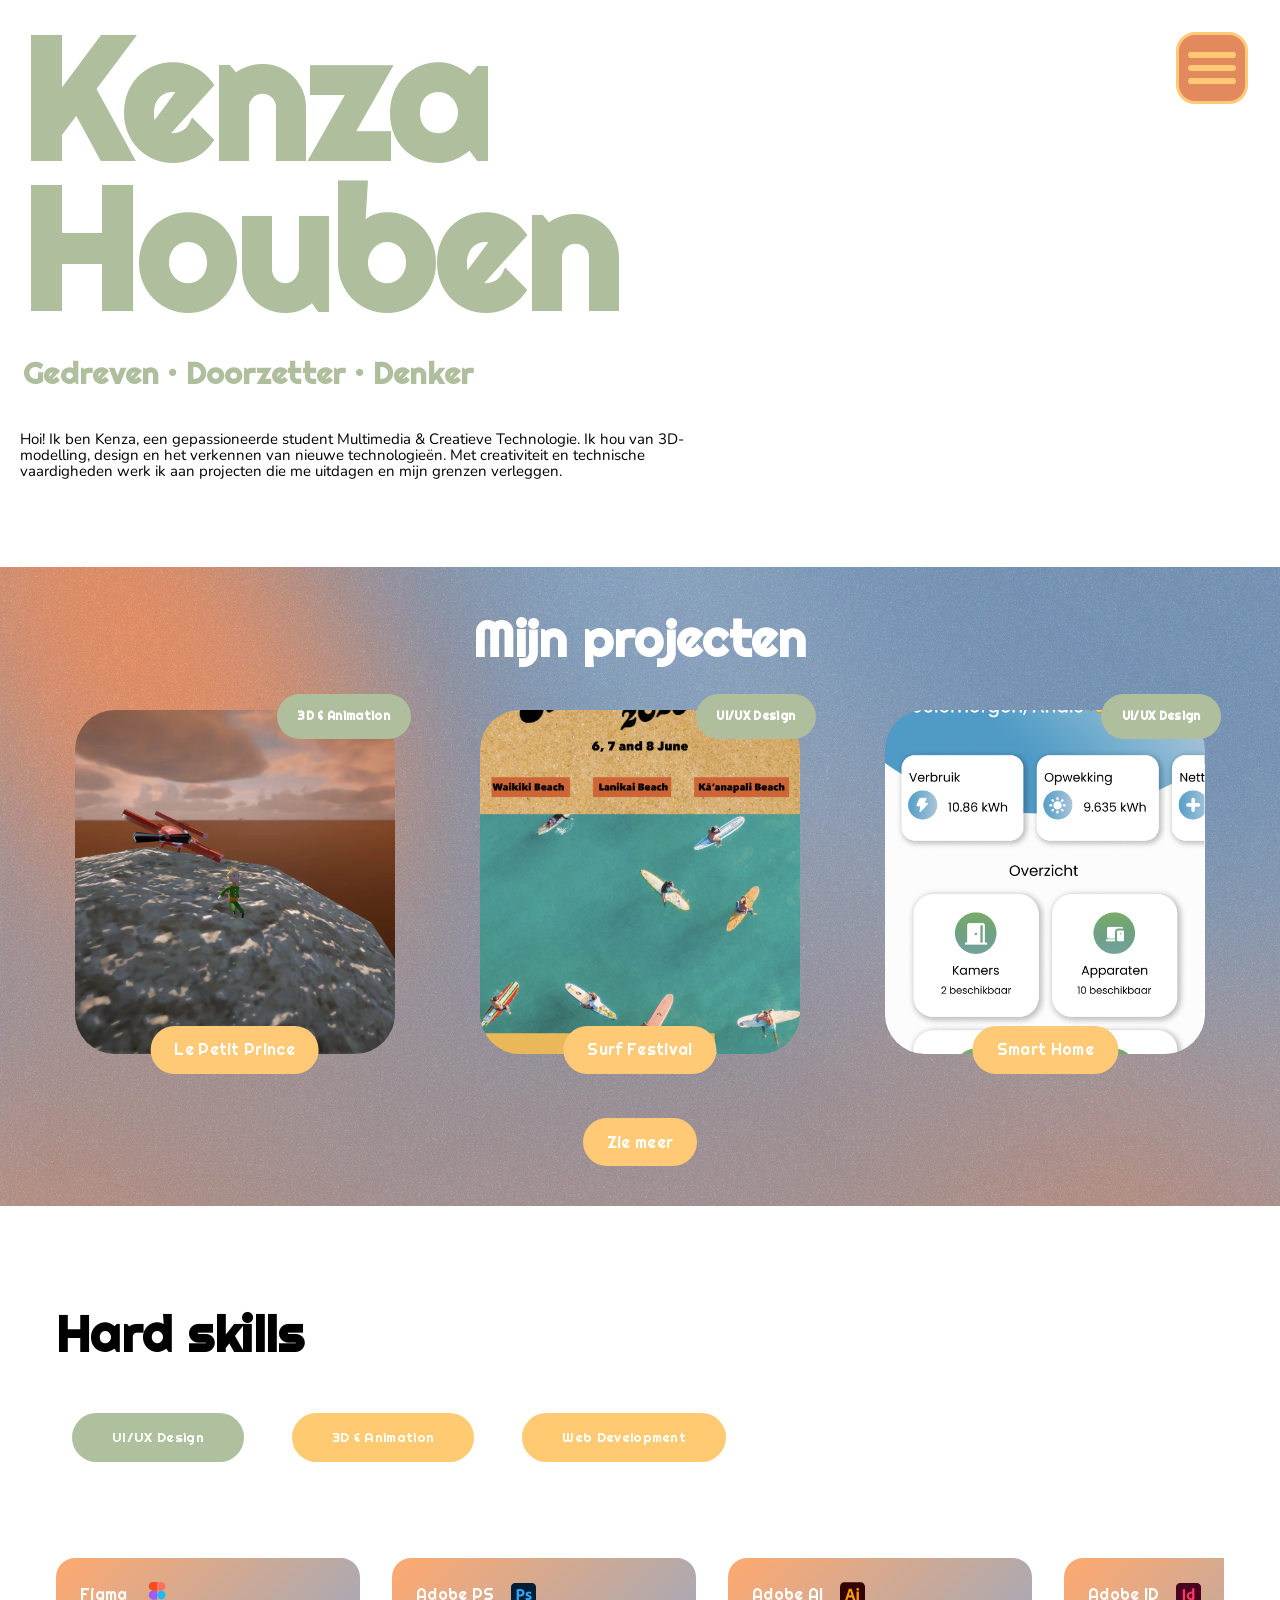
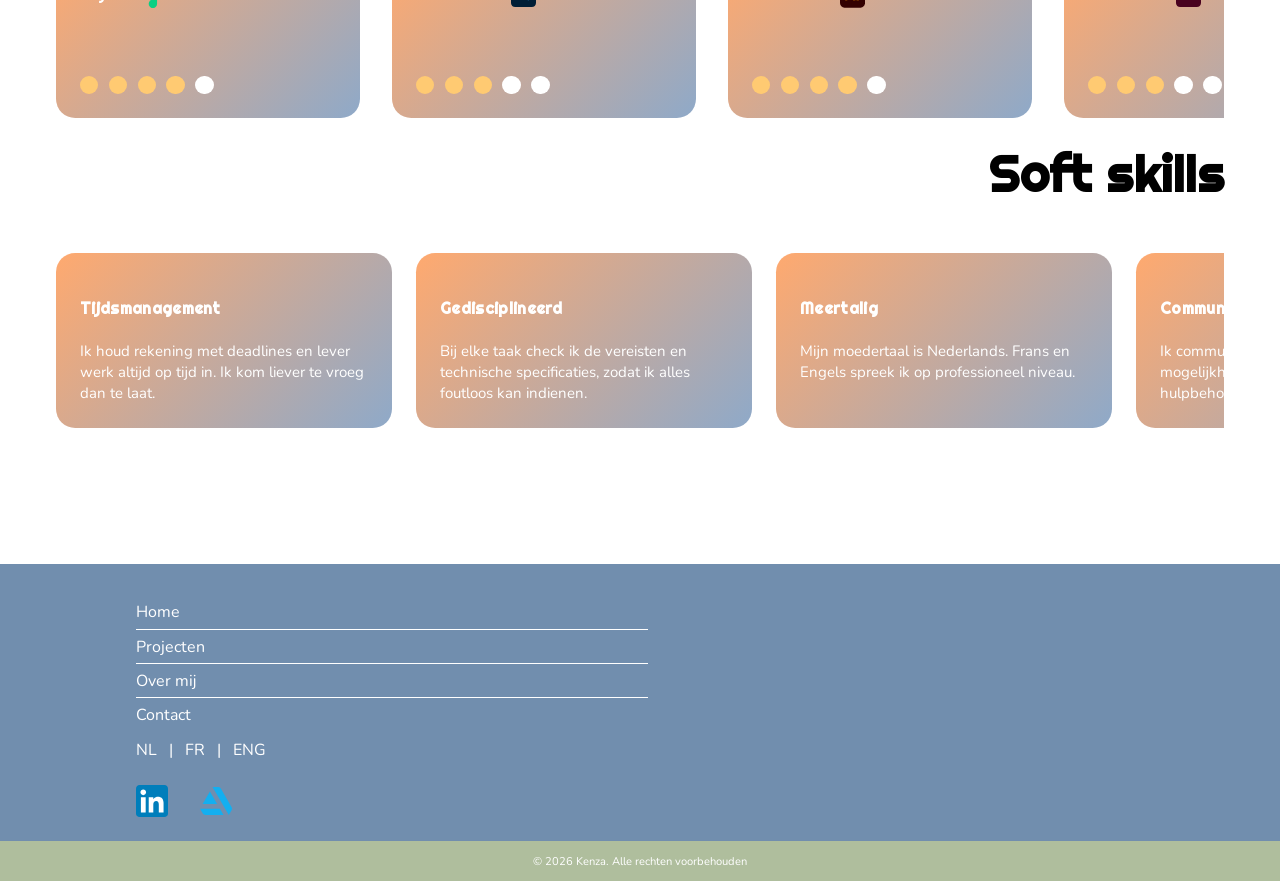
==== commit 802e718f: "done: homepage" ====
--- a/index.html
+++ b/index.html
@@ -7,7 +7,7 @@
     <title>Home</title>
 
     <link rel="stylesheet" href="css/style.css">
-     <link rel="stylesheet" href="css/hamburger-menu.css">
+    <link rel="stylesheet" href="css/index.css">
 </head>
 
 <body class="index-body">
@@ -42,10 +42,10 @@
             <!-- Navigatie -->
             <div class="menu-content">
 
-                <h6><a href="#">Home</a></h6>
-                <h6><a href="#">Over mij</a></h6>
-                <h6><a href="#">Projecten</a></h6>
-                <h6><a href="#">Contact</a></h6>
+                <h6><a href="index.html">Home</a></h6>
+                <h6><a href="about.html">Over mij</a></h6>
+                <h6><a href="projects.html">Projecten</a></h6>
+                <h6><a href="contact.html">Contact</a></h6>
 
                 <!-- Talen -->
                 <div class="menu-languages">
@@ -101,63 +101,176 @@
                 >
                 <h2>Mijn projecten</h2>
 
-                <div class="projects-row">
+               <div class="projects-row">
+
                     <div class="project-index">
                         <h5>3D &amp; Animation</h5>
+
                         <img
                             src="./images/le_petit_prince_cover.jpg"
                             class="project-photo-index"
                             alt="Le Petit Prince project"
                         >
-                        <h4>Le Petit Prince</h4>
+
+                       <a href="le-petit-prince.html" class="project-button">
+                            Le Petit Prince
+                        </a>
                     </div>
 
 
                     <div class="project-index">
                         <h5>UI/UX Design</h5>
+
                         <img
                             src="./images/surf_festival_cover.png"
                             class="project-photo-index"
                             alt="Surf Festival project"
                         >
-                        <h4>Surf Festival</h4>
+
+                        <a href="surf-festival.html" class="project-button">
+                            Surf Festival
+                        </a>
                     </div>
 
 
                     <div class="project-index">
                         <h5>UI/UX Design</h5>
+
                         <img
                             src="./images/smart_home_cover.png"
                             class="project-photo-index"
                             alt="Smart Home project"
                         >
-                        <h4>Smart Home</h4>
-                    </div>
-                </div>
-
-
-                <div class="see-more">
-                    <h4>Zie meer</h4>
-                </div>
+
+                        <a href="smart-home.html" class="project-button">
+                            Smart Home
+                        </a>
+                </div>
+
+</div>
+
+
+        <a href="projecten.html" class="see-more">
+            Zie meer
+        </a>
             </section>
 
-
-            <!-- Skills -->
-            <section class="skills">
-                bt
-            </section>
-
-        </main>
-
-
-        <!-- Skills -->
-        <section class="skills">
-            bt
-        </section>
+    <section class="skills">
+
+        <h2>Hard skills</h2>
+
+        <div class="skills-filters">
+
+            <button class="skill-filter active" data-filter="uiux">
+                UI/UX Design
+            </button>
+
+            <button class="skill-filter" data-filter="3d">
+                3D &amp; Animation
+            </button>
+
+            <button class="skill-filter" data-filter="web">
+                Web Development
+            </button>
+
+        </div>
+
+
+        <!-- Hard skills worden door JavaScript gemaakt -->
+        <div class="hard-skills" id="hard-skills"></div>
+
+
+        <!-- Soft skills -->
+
+        <h2 class="soft-title">
+            Soft skills
+        </h2>
+
+        <div class="soft-skills">
+
+            <div class="soft-card">
+                <h4>Tijdsmanagement</h4>
+                <p>
+                    Ik houd rekening met deadlines en lever werk altijd
+                    op tijd in. Ik kom liever te vroeg dan te laat.
+                </p>
+            </div>
+
+            <div class="soft-card">
+                <h4>Gedisciplineerd</h4>
+                <p>
+                    Bij elke taak check ik de vereisten en technische
+                    specificaties, zodat ik alles foutloos kan indienen.
+                </p>
+            </div>
+
+            <div class="soft-card">
+                <h4>Meertalig</h4>
+                <p>
+                    Mijn moedertaal is Nederlands. Frans en Engels
+                    spreek ik op professioneel niveau.
+                </p>
+            </div>
+
+            <div class="soft-card">
+                <h4>Communicatie</h4>
+                <p>
+                    Ik communiceer duidelijk over mijn mogelijkheden,
+                    beperkingen en hulpbehoefte.
+                </p>
+            </div>
+
+            <div class="soft-card">
+                <h4>Teamwork</h4>
+                <p>
+                    Ik werk graag in team, niet alleen omdat het leuk is,
+                    maar ook omdat ik veel kan leren van anderen.
+                </p>
+            </div>
+
+        </div>
+
+    </section>
+
+        <footer class="footer">
+
+            <div class="footer-content">
+
+                <nav class="footer-nav">
+                    <a href="index.html">Home</a>
+                    <a href="projects.html">Projecten</a>
+                    <a href="about.html">Over mij</a>
+                    <a href="contact.html">Contact</a>
+                </nav>
+
+                <div class="footer-languages">
+                    <a href="#">NL</a>
+                    <span>|</span>
+                    <a href="#">FR</a>
+                    <span>|</span>
+                    <a href="#">ENG</a>
+                </div>
+
+                <div class="footer-socials">
+
+                    <a href="#" class="footer-social" aria-label="Social media"><img src="./images/linkedin.svg" alt=""></a>
+
+                    <a href="#" class="footer-social" aria-label="Social media"><img src="./images/artstation.svg" alt=""></a>
+
+                </div>
+
+            </div>
+
+            <div class="footer-bottom">
+                <p>© 2026 Kenza. Alle rechten voorbehouden</p>
+            </div>
+
+        </footer>
 
     </main>
-
+    <script src="js/hamburger-menu.js"></script>
+    <script src="js/skills.js"></script>
 </body>
-<script src="js/hamburger-menu.js"></script>
+
 
 </html>
--- a/css/style.css
+++ b/css/style.css
@@ -2,14 +2,18 @@
 @import url('https://fonts.googleapis.com/css2?family=Nunito:ital,wght@0,200..1000;1,200..1000&display=swap');
 
 
-/* ===== BASIS ===== */
+/* ==================================================
+   BASIS
+   ================================================== */
 
 html {
     font-size: 16px;
 }
 
 
-/* ===== VARIABELEN ===== */
+/* ==================================================
+   VARIABELEN
+   ================================================== */
 
 :root {
     --c-yellow: #ffc976;
@@ -19,389 +23,465 @@
 }
 
 
-/* ===== TYPOGRAPHY ===== */
+/* ==================================================
+   TYPOGRAPHY
+   ================================================== */
+
+body {
+    font-family: Nunito, sans-serif;
+}
 
 h1,
 h2,
 h3,
 h4,
+h5,
+.skill-title,
+.skill-filter,
+.project-button,
+.see-more  {
+    font-family: Righteous, sans-serif;
+    letter-spacing: 0.02rem;
+}
+
+h1 {
+    font-size: 10.625rem;
+    color: var(--c-green);
+}
+
+h2 {
+    font-size: 3.125rem;
+}
+
+h3 {
+    font-size: 1.875rem;
+    color: var(--c-green);
+}
+
+h4 {
+    font-size: 1rem;
+}
+
 h5 {
+    font-size: 0.75rem;
+}
+
+h6 {
     font-family: Righteous, sans-serif;
-}
-
-h1 {
-    font-size: 10.625rem; /* 170px */
-    color: var(--c-green);
-}
-
-h2 {
-    font-size: 3.125rem; /* 50px */
-}
-
-h3 {
-    font-size: 1.875rem; /* 30px */
-    color: var(--c-green);
-}
-
-h4{
-      font-size: 1rem;
-}
-
-h5{
-    font-size: 0.75rem;
+    font-size: 3.75rem; /* 60px */
 }
 
 p {
     font-family: Nunito, sans-serif;
-    font-weight: bold;
+    font-weight: normal;
     color: black;
-    font-size: 0.9375rem; /* 15px */
-}
-
-
-/* ===== INDEX ===== */
-
-.index-body {
-    margin: 0;
-}
-
-
-/* ===== INTRO ===== */
-
-.header-wrapper {
-    position: relative;
-    min-height: 26.0625rem; /* 417px */
-}
-
-.index-intro {
+    font-size: 0.9375rem;
+}
+
+/* ===== HAMBURGER KNOP ===== */
+
+.hamburger-button {
+    position: fixed;
+
+    top: 2rem;
+    right: 2rem;
+
+    z-index: 100;
+
+    width: 4.5rem;
+    height: 4.5rem;
+
+    padding: 0.8rem;
+
+    border: 0.2rem solid var(--c-yellow);
+    border-radius: 1.2rem;
+
+    background-color: var(--c-orange);
+
+    cursor: pointer;
+
+    display: flex;
+    flex-direction: column;
+    justify-content: center;
+    align-items: center;
+
+    gap: 0.45rem;
+}
+
+
+/* ===== DE DRIE LIJNTJES ===== */
+
+.hamburger-button span {
+    display: block;
+
+    width: 3rem;
+    height: 0.35rem;
+
+    background-color: var(--c-yellow);
+    border-radius: 1rem;
+
+    transition: 0.3s ease;
+}
+
+
+/* ========================================
+   MENU OVERLAY
+======================================== */
+
+.menu-overlay {
+    position: fixed;
+
+    top: 0;
+    left: 0;
+
+    width: 100%;
+    height: 100vh;
+
+    z-index: 110;
+
+    overflow: hidden;
+
+    /* Menu staat boven het scherm */
+    transform: translateY(-100%);
+
+    /* Komt van boven naar beneden */
+    transition: transform 0.5s ease;
+}
+
+
+/* ===== MENU OPEN ===== */
+
+.menu-overlay.open {
+    transform: translateY(0);
+}
+
+
+/* ========================================
+   NOISE ACHTERGROND
+======================================== */
+
+.menu-backgroundnoise {
     position: absolute;
-    top: 1.5625rem; /* 25px */
-    left: 1.25rem; /* 20px */
-}
-
-
-/* ===== NAAM ===== */
-
-.index-intro h1 {
-    margin: 0;
-    color: var(--c-green);
-    line-height: 0.88;
-}
-
-
-/* ===== ONDERTITEL ===== */
-
-.index-intro h3 {
-    margin: 0.875rem 0 0 0.1875rem; /* 14px / 3px */
-    line-height: 1;
-    padding-top: 1.25rem; /* 20px */
-}
-
-
-/* ===== INTRODUCTIETEKST ===== */
-
-.index-intro p {
-    width: 43.75rem; /* 700px */
-    margin: 1.4375rem 0 0 0; /* 23px */
-    line-height: 1rem; /* 16px */
-    padding-top: 1.25rem; /* 20px */
-}
-
-
-/* ===== PROJECTEN ===== */
-
-.three-projects {
-    position: relative;
-    overflow: hidden;
-
-    padding: 2.5rem 0;
-    margin-top: 9.375rem;
-
-    /* Zorgt ervoor dat boven- en onderpadding gelijk zijn */
-    box-sizing: border-box;
-}
-
-
-/* ===== NOISE ACHTERGROND ===== */
-
-.backgroundnoise-index {
-    position: absolute;
+
     inset: 0;
 
     width: 100%;
     height: 100%;
 
     object-fit: cover;
+
     z-index: 0;
 }
 
 
-/* ===== PROJECT TITEL ===== */
-
-.three-projects h2 {
+/* ========================================
+   MENU INHOUD
+======================================== */
+
+.menu-content {
     position: relative;
-    z-index: 1;
-
+
+    z-index: 2;
+
+    padding: 5rem 5rem;
+}
+
+
+/* ========================================
+   MENU ITEMS
+======================================== */
+
+.menu-content h6 {
+    margin: 0 0 1.8rem;
+
+    font-family: Righteous, sans-serif;
+
+    font-size: 4.5rem; /* 60px */
+
+    line-height: 1.75;
+}
+
+
+.menu-content h6 a {
+    color: white;
+
+    text-decoration: none;
+
+    transition: opacity 0.2s ease;
+}
+
+
+.menu-content h6 a:hover {
+    opacity: 0.7;
+}
+
+
+/* ========================================
+   CONTACT
+======================================== */
+
+.menu-contact {
+    margin-top: 2rem !important;
+}
+
+
+/* ========================================
+   TALEN
+======================================== */
+
+.menu-languages {
+    margin-top: 2rem;
+}
+
+
+.menu-languages h3 {
     margin: 0;
-    text-align: center;
-
-    color: white;
-}
-
-
-/* ===== PROJECTEN RIJ ===== */
-
-.projects-row {
-    position: relative;
-    z-index: 1;
-
-    display: flex;
-    justify-content: space-around;
-    align-items: flex-start;
-
-    margin-top: 2.5rem;
-    padding: 0 2rem;
-}
-
-
-/* ===== INDIVIDUEEL PROJECT ===== */
-
-.project-index {
-    position: relative;
-
-    width: 20rem; /* groter: 320px */
-}
-
-
-/* ===== PROJECT AFBEELDING ===== */
-
-.project-photo-index {
+
+    color: white;
+
+    font-family: Righteous, sans-serif;
+
+    font-size: 1.5rem;
+}
+
+
+.menu-languages a {
+    color: white;
+
+    text-decoration: none;
+}
+
+
+.menu-languages span {
+    margin: 0 0.5rem;
+
+    color: white;
+}
+
+
+/* ========================================
+   SLUITKNOP
+======================================== */
+
+.menu-close {
+    position: absolute;
+
+    top: 1.5rem;
+    right: 2rem;
+
+    z-index: 3;
+
+    border: none;
+
+    background: none;
+
+    color: white;
+
+    font-family: Arial, sans-serif;
+
+    font-size: 5rem;
+    font-weight: 200;
+
+    line-height: 1;
+
+    cursor: pointer;
+}
+
+
+/* ==================================================
+   FOOTER
+   ================================================== */
+
+.footer {
+    width: 100%;
+    box-sizing: border-box;
+}
+
+
+/* ==================================================
+   FOOTER CONTENT
+   ================================================== */
+
+.footer-content {
+    background-color: var(--c-blue);
+
+    padding: 2rem 8.5rem 1.5rem;
+
+    box-sizing: border-box;
+}
+
+
+/* ==================================================
+   FOOTER NAVIGATIE
+   ================================================== */
+
+.footer-nav {
+    display: flex;
+    flex-direction: column;
+
+    width: 32rem;
+}
+
+
+.footer-nav a {
+    padding: 0.35rem 0;
+
+    border-bottom: 0.1rem solid white;
+
+    color: white;
+    text-decoration: none;
+}
+
+
+/* laatste lijn niet onder Contact */
+
+.footer-nav a:last-child {
+    border-bottom: none;
+}
+
+
+/* ==================================================
+   TALEN
+   ================================================== */
+
+.footer-languages {
+    display: flex;
+    gap: 0.75rem;
+
+    margin-top: 0.5rem;
+
+    color: white;
+}
+
+
+.footer-languages a {
+    color: white;
+    text-decoration: none;
+}
+
+
+/* ==================================================
+   SOCIAL ICONEN
+   ================================================== */
+
+.footer-socials {
+    display: flex;
+    gap: 2rem;
+    margin-top: 1.5rem;
+}
+
+.footer-social {
+    display: flex;
+    align-items: center;
+    justify-content: center;
+
+    width: 2rem;
+    height: 2rem;
+}
+
+.footer-social img {
+    width: 100%;
+    height: 100%;
+
+    object-fit: contain;
     display: block;
-
-    width: 20rem;
-    height: 21.5rem;
-
-    object-fit: cover;
-
-    border-radius: 2.5rem;
-}
-
-
-/* ===== GROEN LABEL ===== */
-
-.project-index h5 {
-    position: absolute;
-    z-index: 3;
-
-    top: -1rem;
-    right: -1rem;
-
+}
+
+
+/* ==================================================
+   FOOTER BOTTOM
+   ================================================== */
+
+.footer-bottom {
+    display: flex;
+    justify-content: center;
+    align-items: center;
+
+    min-height: 2.5rem;
+
+    background-color: var(--c-green);
+}
+
+
+.footer-bottom p {
     margin: 0;
 
-    padding: 0.9rem 1.3rem;
-
-    background-color: var(--c-green);
-    color: white;
-
-    font-family: Righteous, sans-serif;
-    font-size: 0.8rem;
-    font-weight: normal;
-
-    border-radius: 2rem;
-
-    white-space: nowrap;
-}
-
-
-/* ===== GEEL PROJECT LABEL ===== */
-
-.project-index h4 {
-    position: absolute;
-    z-index: 3;
-
-    bottom: -1.25rem;
-    left: 50%;
-
-    transform: translateX(-50%);
-
-    margin: 0;
-
-    padding: 0.85rem 1.5rem;
-
-    background-color: var(--c-yellow);
-    color: white;
-
-    font-family: Righteous, sans-serif;
-    font-size: 1rem;
-    font-weight: normal;
-
-    border-radius: 2rem;
-
-    white-space: nowrap;
-}
-
-
-/* ===== ZIE MEER ===== */
-
-.see-more {
-    position: relative;
-    z-index: 1;
-
-    display: flex;
-    justify-content: center;
-
-    margin-top: 5rem;
-}
-
-
-.see-more h4 {
-    margin: 0;
-
-    padding: 1rem 3.5rem;
-
-    background-color: var(--c-yellow);
-    color: white;
-
-    font-family: Righteous, sans-serif;
-    font-size: 1.1rem;
-    font-weight: normal;
-
-    border-radius: 2rem;
-
-    cursor: pointer;
-}
-
-
-/* ===== RESPONSIVE ===== */
-
-@media (max-width: 768px) {
-
-    /* ===== ALGEMENE TEKST ===== */
-
-    html {
-        font-size: 14px;
-    }
-
-
-    /* ===== INTRO ===== */
-
-    .header-wrapper {
-        min-height: auto;
-        padding: 2rem 1.25rem 3rem;
-    }
-
-    .index-intro {
-        position: relative;
-
-        top: auto;
-        left: auto;
-    }
-
-    .index-intro h1 {
-        font-size: 4.5rem;
-    }
-
-    .index-intro h3 {
-        font-size: 1.4rem;
-        margin-top: 0.75rem;
-        padding-top: 0;
-    }
-
-    .index-intro p {
+    color: white;
+
+    font-size: 0.7rem;
+}
+
+/* ==================================================
+   RESPONSIVE
+   ================================================== */
+
+@media (max-width: 37.5rem) {
+    /* ===== HAMBURGER MENU ===== */
+
+     /* Menu blijft volledig scherm */
+    .menu-overlay {
         width: 100%;
-        max-width: 100%;
-
-        margin: 1.5rem 0 0;
-        padding-top: 0;
-
-        font-size: 0.9rem;
-        line-height: 1.4rem;
-    }
-
-
-    /* ===== PROJECTEN ===== */
-
-    .three-projects {
-        min-height: auto;
-
-        padding: 2rem 1rem 4rem;
+        height: 100vh;
+    }
+
+    /* Hamburger */
+   .hamburger-button {
+        top: 1.25rem;
+        right: 1.25rem;
+
+        width: 3.5rem;
+        height: 3.5rem;
+
+        border-radius: 1rem;
+    }
+
+    .hamburger-button span {
+        width: 2.2rem;
+        height: 0.3rem;
+        border-radius: 1rem;
+    }
+
+    /* Menu inhoud */
+    .menu-content {
+        padding: 5rem 2rem;
+    }
+
+    /* Menu tekst */
+    .menu-content h6 {
+        font-size: 2.5rem;
+    }
+
+    /* Talen */
+    .menu-languages {
         margin-top: 2rem;
     }
 
-
-    /* ===== TITEL ===== */
-
-    .three-projects h2 {
-        font-size: 2.5rem;
-    }
-
-
-    /* ===== PROJECTEN ONDER ELKAAR ===== */
-
-    .projects-row {
-        display: flex;
-        flex-direction: column;
-        align-items: center;
-        justify-content: flex-start;
-
-        gap: 4rem;
-
-        margin-top: 3rem;
-        padding: 0;
-    }
-
-
-    /* ===== PROJECT ===== */
-
-    .project-index {
-        width: 17rem;
-        max-width: 100%;
-    }
-
-
-    /* ===== AFBEELDING ===== */
-
-    .project-photo-index {
+    .menu-languages h3 {
+        font-size: 1.1rem;
+    }
+
+    /* Sluitknop */
+    .menu-close {
+        top: 0.5rem;
+        right: 1rem;
+        font-size: 4rem;
+    }
+
+    /* ===== FOOTER ===== */
+
+    .footer-content {
+        padding: 2rem 1.5rem 1.5rem;
+    }
+
+    .footer-nav {
         width: 100%;
-        height: 18rem;
-
-        object-fit: cover;
-
-        border-radius: 2rem;
-    }
-
-
-    /* ===== GROEN LABEL ===== */
-
-    .project-index h5 {
-        top: -0.8rem;
-        right: -0.5rem;
-
-        padding: 0.7rem 1rem;
-
-        font-size: 0.7rem;
-    }
-
-
-    /* ===== GEEL LABEL ===== */
-
-    .project-index h4 {
-        bottom: -1rem;
-
-        padding: 0.7rem 1.1rem;
-
-        font-size: 0.9rem;
-    }
-
-
-    /* ===== ZIE MEER ===== */
-
-    .see-more {
-        margin-top: 5rem;
-    }
-
-    .see-more h4 {
-        padding: 0.8rem 2.5rem;
-        font-size: 1rem;
+    }
+
+    .footer-bottom {
+        min-height: 2.5rem;
+    }
+
+    .footer-bottom p {
+        font-size: 0.65rem;
     }
 }
--- a/css/index.css
+++ b/css/index.css
@@ -0,0 +1,739 @@
+@import url('https://fonts.googleapis.com/css2?family=Righteous&display=swap');
+@import url('https://fonts.googleapis.com/css2?family=Nunito:ital,wght@0,200..1000;1,200..1000&display=swap');
+
+
+/* ==================================================
+   BASIS
+   ================================================== */
+
+html {
+    font-size: 16px;
+}
+
+
+/* ==================================================
+   VARIABELEN
+   ================================================== */
+
+:root {
+    --c-yellow: #ffc976;
+    --c-green: #afbe9d;
+    --c-orange: #e2895d;
+    --c-blue: #718eae;
+}
+
+/* ==================================================
+   INDEX
+   ================================================== */
+
+.index-body {
+    margin: 0;
+}
+
+
+/* ==================================================
+   INTRO
+   ================================================== */
+
+.header-wrapper {
+    position: relative;
+    min-height: 26.0625rem;
+}
+
+.index-intro {
+    position: absolute;
+    top: 1.5625rem;
+    left: 1.25rem;
+}
+
+
+/* ==================================================
+   NAAM
+   ================================================== */
+
+.index-intro h1 {
+    margin: 0;
+    color: var(--c-green);
+    line-height: 0.88;
+}
+
+
+/* ==================================================
+   ONDERTITEL
+   ================================================== */
+
+.index-intro h3 {
+    margin: 0.875rem 0 0 0.1875rem;
+    line-height: 1;
+    padding-top: 1.25rem;
+}
+
+
+/* ==================================================
+   INTRODUCTIETEKST
+   ================================================== */
+
+.index-intro p {
+    width: 43.75rem;
+    margin: 1.4375rem 0 0 0;
+    line-height: 1rem;
+    padding-top: 1.25rem;
+}
+
+
+/* ==================================================
+   PROJECTEN
+   ================================================== */
+
+.three-projects {
+    position: relative;
+    overflow: hidden;
+
+    padding: 2.5rem 0;
+    margin-top: 9.375rem;
+
+    box-sizing: border-box;
+}
+
+
+/* ==================================================
+   NOISE ACHTERGROND
+   ================================================== */
+
+.backgroundnoise-index {
+    position: absolute;
+    inset: 0;
+
+    width: 100%;
+    height: 100%;
+
+    object-fit: cover;
+    z-index: 0;
+}
+
+
+/* ==================================================
+   PROJECT TITEL
+   ================================================== */
+
+.three-projects h2 {
+    position: relative;
+    z-index: 1;
+
+    margin: 0;
+    text-align: center;
+
+    color: white;
+}
+
+
+/* ==================================================
+   PROJECTEN RIJ
+   ================================================== */
+
+.projects-row {
+    position: relative;
+    z-index: 1;
+
+    display: flex;
+    justify-content: space-around;
+    align-items: flex-start;
+
+    margin-top: 2.5rem;
+    padding: 0 2rem;
+}
+
+
+/* ==================================================
+   INDIVIDUEEL PROJECT
+   ================================================== */
+
+.project-index {
+    position: relative;
+    width: 20rem;
+}
+
+
+/* ==================================================
+   PROJECT AFBEELDING
+   ================================================== */
+
+.project-photo-index {
+    display: block;
+
+    width: 20rem;
+    height: 21.5rem;
+
+    object-fit: cover;
+
+    border-radius: 2.5rem;
+}
+
+
+/* ==================================================
+   GROEN LABEL
+   ================================================== */
+
+.project-index h5 {
+    position: absolute;
+    z-index: 3;
+
+    top: -1rem;
+    right: -1rem;
+
+    margin: 0;
+
+    padding: 0.9rem 1.3rem;
+
+    background-color: var(--c-green);
+    color: white;
+
+    border-radius: 2rem;
+
+    white-space: nowrap;
+}
+
+
+/* ==================================================
+   PROJECT KNOPPEN
+   ================================================== */
+
+.project-button {
+    position: absolute;
+    z-index: 3;
+
+    bottom: -1.25rem;
+    left: 50%;
+
+    transform: translateX(-50%);
+
+    margin: 0;
+    padding: 0.85rem 1.5rem;
+
+    border: none;
+    border-radius: 2rem;
+
+    background-color: var(--c-yellow);
+    color: white;
+    text-decoration: none;
+
+    white-space: nowrap;
+    cursor: pointer;
+
+    transition:
+        transform 0.25s ease,
+        box-shadow 0.25s ease,
+        background-color 0.25s ease;
+}
+
+.project-button:hover {
+    transform: translateX(-50%) translateY(-0.2rem) scale(1.01);
+
+    box-shadow: 0 0.6rem 1.2rem rgba(0, 0, 0, 0.12);
+
+    background-color: var(--c-yellow);
+}
+
+
+/* ==================================================
+   ZIE MEER KNOP
+   ================================================== */
+
+.see-more {
+    position: relative;
+    z-index: 2;
+
+    display: block;
+    width: fit-content;
+
+    margin: 4rem auto 0;
+    padding: 0.85rem 1.5rem;
+
+    border: none;
+    border-radius: 2rem;
+
+    background-color: var(--c-yellow);
+    color: white;
+
+    cursor: pointer;
+    text-decoration: none;
+
+
+    transition:
+        transform 0.25s ease,
+        box-shadow 0.25s ease;
+}
+
+.see-more:hover {
+    transform: translateY(-0.2rem) scale(1.01);
+
+    box-shadow: 0 0.6rem 1.2rem rgba(0, 0, 0, 0.12);
+
+    background-color: var(--c-yellow);
+}
+
+/* ==================================================
+   SKILLS
+   ================================================== */
+
+.skills {
+    width: 100%;
+    padding: 6rem 3.5rem 7rem;
+    box-sizing: border-box;
+}
+
+
+/* ==================================================
+   HARD SKILLS TITEL
+   ================================================== */
+
+.skills h2 {
+    margin: 0 0 2rem 0;
+}
+
+
+/* ==================================================
+   FILTER KNOPPEN
+   ================================================== */
+
+.skills-filters {
+    display: flex;
+    gap: 3rem;
+
+    margin-bottom: 3.5rem;
+
+    overflow-x: auto;
+    overflow-y: hidden;
+
+    padding: 1rem 1rem 1.5rem;
+
+    scrollbar-width: none;
+    box-sizing: border-box;
+}
+
+.skills-filters::-webkit-scrollbar {
+    display: none;
+}
+
+
+.skill-filter {
+    flex: 0 0 auto;
+
+    border: none;
+    border-radius: 3rem;
+
+    padding: 1rem 2.5rem;
+
+    background-color: #ffca72;
+    color: white;
+
+    cursor: pointer;
+
+    transition:
+        transform 0.25s ease,
+        background-color 0.25s ease,
+        box-shadow 0.25s ease;
+}
+
+
+/* Actieve knop */
+
+.skill-filter.active {
+    background-color: #afc09e;
+}
+
+
+/* Hover */
+
+.skill-filter:hover {
+    transform: scale(1.03);
+
+    box-shadow: 0 0.6rem 1.2rem rgba(0, 0, 0, 0.12);
+}
+
+
+/* ==================================================
+   HARD SKILLS CARDS
+   ================================================== */
+
+.hard-skills {
+    display: flex;
+    gap: 2rem;
+
+    width: 100%;
+
+    overflow-x: auto;
+    overflow-y: visible;
+
+    padding: 1rem 0 1.5rem;
+
+    scrollbar-width: none;
+
+    flex-wrap: nowrap;
+}
+
+.hard-skills::-webkit-scrollbar {
+    display: none;
+}
+
+
+/* ==================================================
+   SKILL CARD
+   ================================================== */
+
+.skill-card {
+    flex: 0 0 19rem;
+
+    height: 10rem;
+
+    padding: 1.5rem;
+
+    box-sizing: border-box;
+
+    border-radius: 1.2rem;
+
+    display: flex;
+    flex-direction: column;
+    justify-content: space-between;
+
+    background:
+        linear-gradient(
+            135deg,
+            rgba(255, 160, 95, 0.9),
+            rgba(130, 160, 195, 0.9) 50%,
+            rgba(210, 165, 145, 0.9)
+        );
+
+    background-size: 200% 200%;
+
+    transition:
+        transform 0.3s ease,
+        box-shadow 0.3s ease,
+        background-position 0.5s ease;
+}
+
+
+.skill-card:hover {
+    transform: translateY(-0.4rem);
+
+    box-shadow: 0 0.8rem 1.5rem rgba(0, 0, 0, 0.15);
+
+    background-position: 100% 100%;
+}
+
+
+/* ==================================================
+   SKILL TITEL
+   ================================================== */
+
+.skill-title {
+    display: flex;
+    align-items: center;
+    justify-content: flex-start;
+    gap: 1rem;
+
+    color: white;
+}
+
+
+/* ==================================================
+   LOGO
+   ================================================== */
+
+.skill-logo {
+    width: 1.6rem;
+    height: 1.6rem;
+
+    object-fit: contain;
+
+    flex-shrink: 0;
+}
+
+
+/* ==================================================
+   SKILL LEVEL
+   ================================================== */
+
+.skill-level {
+    display: flex;
+    gap: 0.65rem;
+}
+
+
+/* Bolletjes */
+
+.level {
+    width: 1.15rem;
+    height: 1.15rem;
+
+    border-radius: 50%;
+
+    background-color: white;
+}
+
+
+/* Actieve bolletjes */
+
+.level.active {
+    background-color: #ffca72;
+}
+
+
+/* ==================================================
+   SOFT SKILLS
+   ================================================== */
+
+.soft-title {
+    text-align: right;
+
+    margin: 6rem 0 2.5rem;
+}
+
+
+/* ==================================================
+   SOFT SKILLS CONTAINER
+   ================================================== */
+
+.soft-skills {
+    display: flex;
+    gap: 1.5rem;
+
+    width: 100%;
+
+    overflow-x: auto;
+    overflow-y: hidden;
+
+    padding: 1rem 0 1.5rem;
+
+    scrollbar-width: none;
+
+    flex-wrap: nowrap;
+}
+
+.soft-skills p {
+    color: white;
+}
+
+.soft-skills::-webkit-scrollbar {
+    display: none;
+}
+
+
+/* ==================================================
+   SOFT CARD
+   ================================================== */
+
+.soft-card {
+    flex: 0 0 21rem;
+
+    min-height: 10rem;
+
+    box-sizing: border-box;
+
+    padding: 1.5rem;
+
+    border-radius: 1.2rem;
+
+    color: white;
+
+    background:
+        linear-gradient(
+            135deg,
+            rgba(255, 160, 95, 0.9),
+            rgba(130, 160, 195, 0.9) 50%,
+            rgba(210, 165, 145, 0.9)
+        );
+
+    background-size: 200% 200%;
+
+    transition:
+        transform 0.3s ease,
+        box-shadow 0.3s ease,
+        background-position 0.5s ease;
+}
+
+.soft-card h5 {
+    margin: 0 0 0.7rem;
+}
+
+.soft-card p {
+    margin: 0;
+    line-height: 1.4;
+}
+
+.soft-card:hover {
+    transform: translateY(-0.4rem);
+
+    box-shadow: 0 0.8rem 1.5rem rgba(0, 0, 0, 0.15);
+
+    background-position: 100% 100%;
+}
+
+
+/* ==================================================
+   RESPONSIVE
+   ================================================== */
+
+@media (max-width: 37.5rem) {
+
+    /* ===== INTRO ===== */
+
+    html,
+    body {
+        width: 100%;
+        overflow-x: hidden;
+    }
+
+    .header-wrapper {
+        min-height: auto;
+        padding: 2rem 1.25rem 3rem;
+    }
+
+    .index-intro {
+        position: relative;
+        top: auto;
+        left: auto;
+    }
+
+    .index-intro h1 {
+        font-size: 5rem;
+        margin: 0;
+    }
+
+    .index-intro h3 {
+        margin-top: 0.75rem;
+        padding-top: 0;
+    }
+
+    .index-intro p {
+        width: 100%;
+        max-width: 100%;
+        margin: 1.5rem 0 0;
+        padding-top: 0;
+    }
+
+
+    /* ===== PROJECTEN ===== */
+
+    .three-projects {
+        min-height: auto;
+        padding: 2rem 1rem 4rem;
+        margin-top: 2rem;
+    }
+
+    .three-projects h2 {
+        margin: 0;
+    }
+
+    .projects-row {
+        display: flex;
+        flex-direction: column;
+        align-items: center;
+        justify-content: flex-start;
+
+        gap: 4rem;
+
+        margin-top: 3rem;
+        padding: 0;
+    }
+
+    .project-index {
+        width: 17rem;
+        max-width: 100%;
+    }
+
+    .project-photo-index {
+        width: 100%;
+        height: 18rem;
+
+        object-fit: cover;
+
+        border-radius: 2rem;
+    }
+
+    .project-index h5 {
+        top: -0.8rem;
+        right: -0.5rem;
+
+        padding: 0.7rem 1rem;
+    }
+
+
+    .project-button {
+        bottom: -1rem;
+        padding: 0.7rem 1.1rem;
+    }
+
+    .see-more {
+        margin-top: 5rem;
+        padding: 0.8rem 2.5rem;
+    }
+
+
+
+    /* ===== SKILLS ===== */
+
+    .skills {
+        padding: 3rem 1.5rem;
+    }
+
+    .skills h2 {
+        margin: 0 0 2rem;
+    }
+
+  .skills-filters {
+    gap: 1rem;
+    overflow-x: auto;
+    overflow-y: hidden;
+    padding: 1rem 1rem 1.5rem;
+}
+
+    .skill-filter {
+        flex-shrink: 0;
+
+        padding: 0.7rem 1.2rem;
+    }
+
+
+    /* ===== HARD SKILLS ===== */
+
+    .hard-skills {
+        display: flex;
+
+        gap: 1rem;
+
+        overflow-x: auto;
+        overflow-y: visible;
+
+        padding-bottom: 1rem;
+    }
+
+    .skill-card {
+        flex: 0 0 18rem;
+
+        height: 7rem;
+    }
+
+
+    /* ===== SOFT SKILLS ===== */
+
+    .soft-title {
+        margin-top: 4rem;
+        margin-right: 0;
+
+        text-align: right;
+        padding-top: 2rem;
+    }
+
+    .soft-skills {
+        display: flex;
+
+        gap: 1rem;
+
+        overflow-x: auto;
+    }
+
+    .soft-card {
+        flex: 0 0 18rem;
+    }
+}
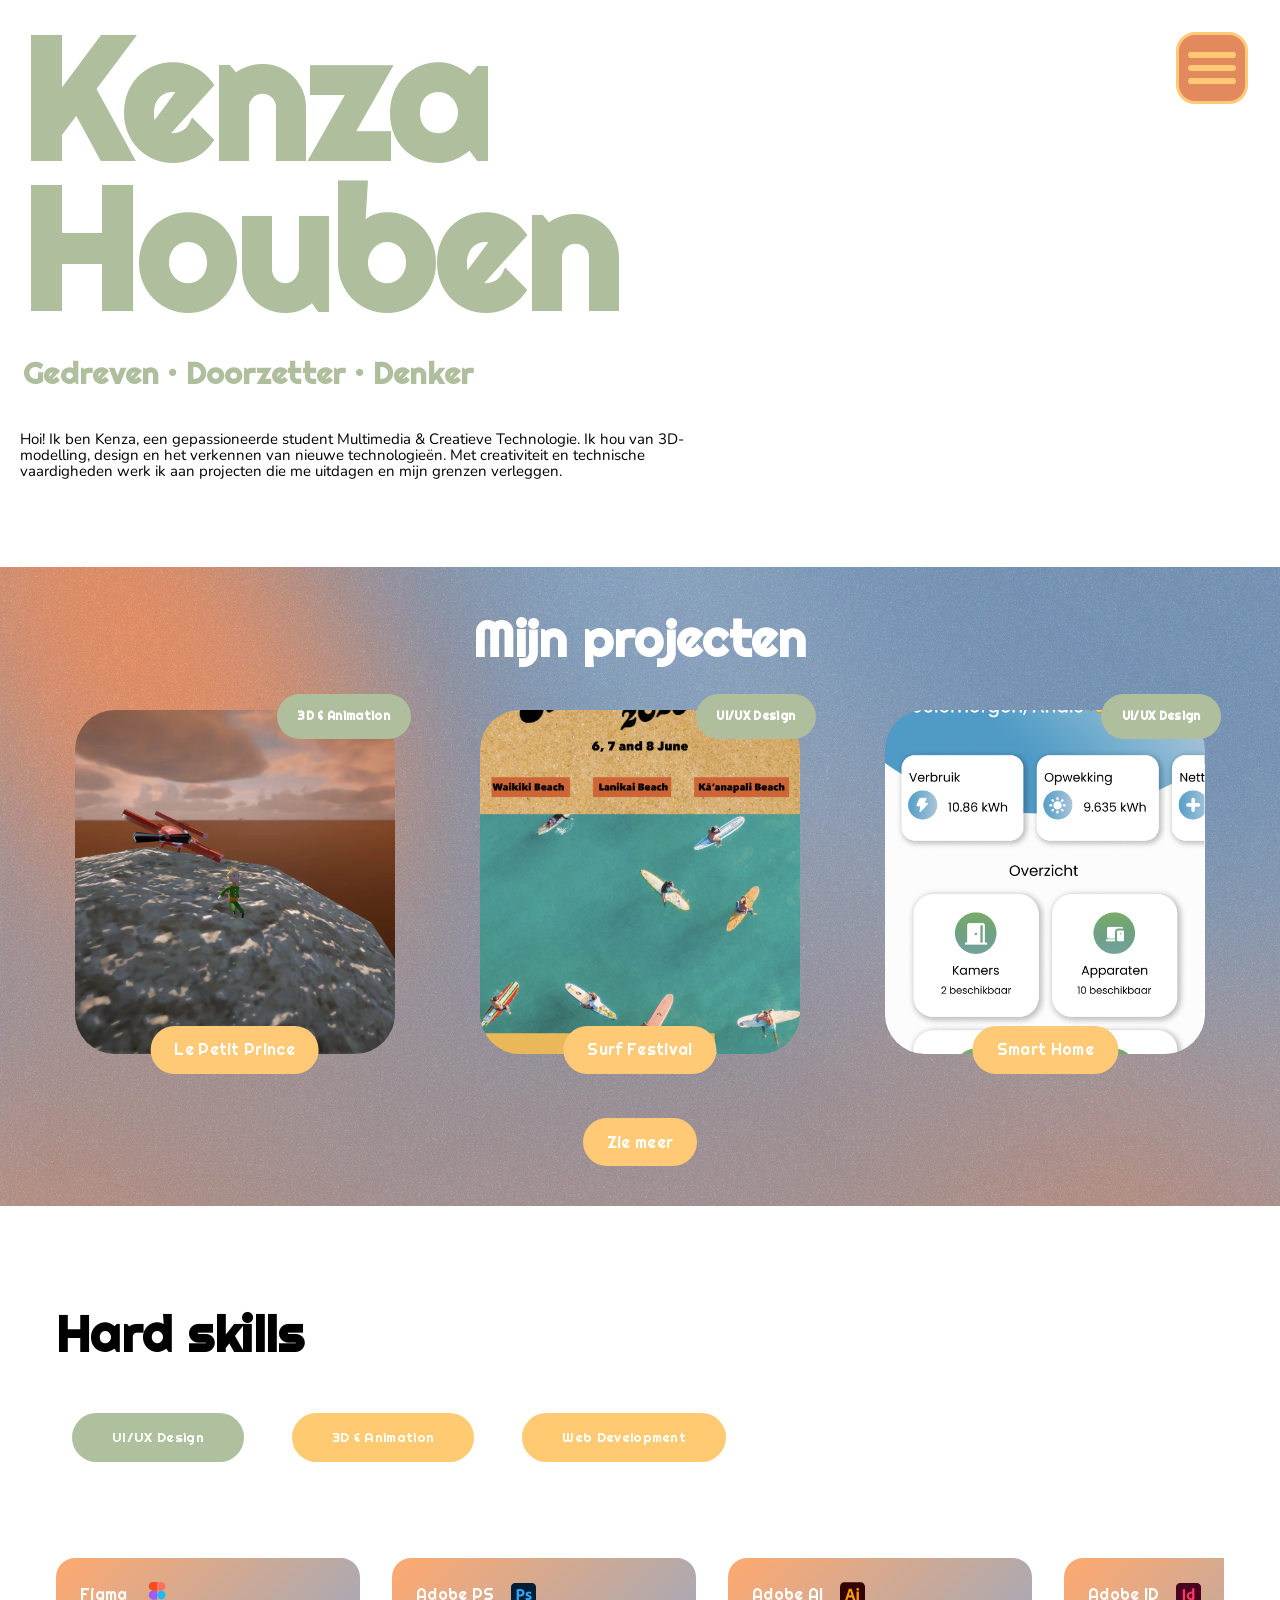
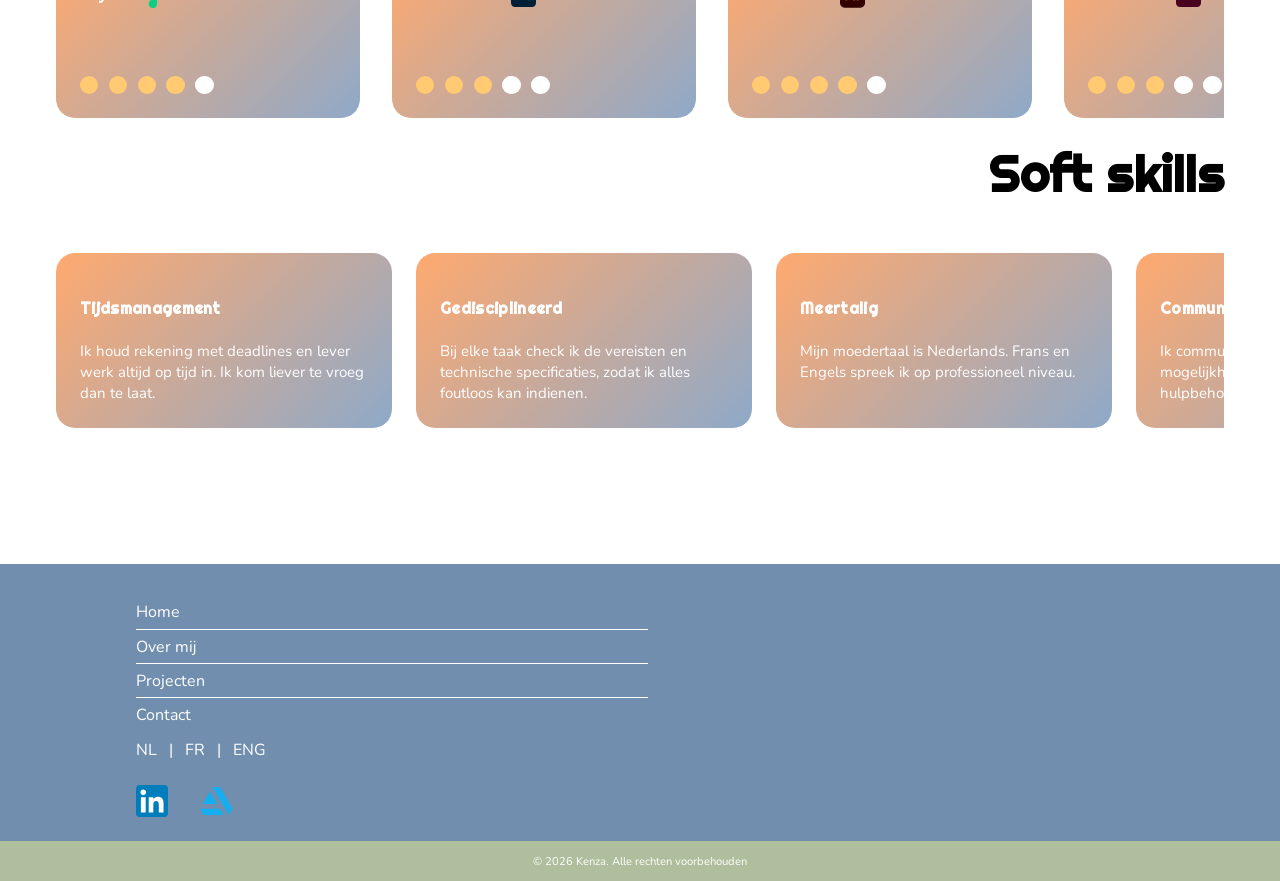
==== commit 68edfb80: "done: about page" ====
--- a/index.html
+++ b/index.html
@@ -112,7 +112,7 @@
                             alt="Le Petit Prince project"
                         >
 
-                       <a href="le-petit-prince.html" class="project-button">
+                       <a href="./projects/le-petit-prince.html" class="project-button">
                             Le Petit Prince
                         </a>
                     </div>
@@ -127,7 +127,7 @@
                             alt="Surf Festival project"
                         >
 
-                        <a href="surf-festival.html" class="project-button">
+                        <a href="./projects/surf-festival.html" class="project-button">
                             Surf Festival
                         </a>
                     </div>
@@ -142,7 +142,7 @@
                             alt="Smart Home project"
                         >
 
-                        <a href="smart-home.html" class="project-button">
+                        <a href="./projects/smart-home.html" class="project-button">
                             Smart Home
                         </a>
                 </div>
@@ -150,7 +150,7 @@
 </div>
 
 
-        <a href="projecten.html" class="see-more">
+        <a href="projects.html" class="see-more">
             Zie meer
         </a>
             </section>
@@ -238,8 +238,8 @@
 
                 <nav class="footer-nav">
                     <a href="index.html">Home</a>
+                    <a href="about.html">Over mij</a>
                     <a href="projects.html">Projecten</a>
-                    <a href="about.html">Over mij</a>
                     <a href="contact.html">Contact</a>
                 </nav>
 
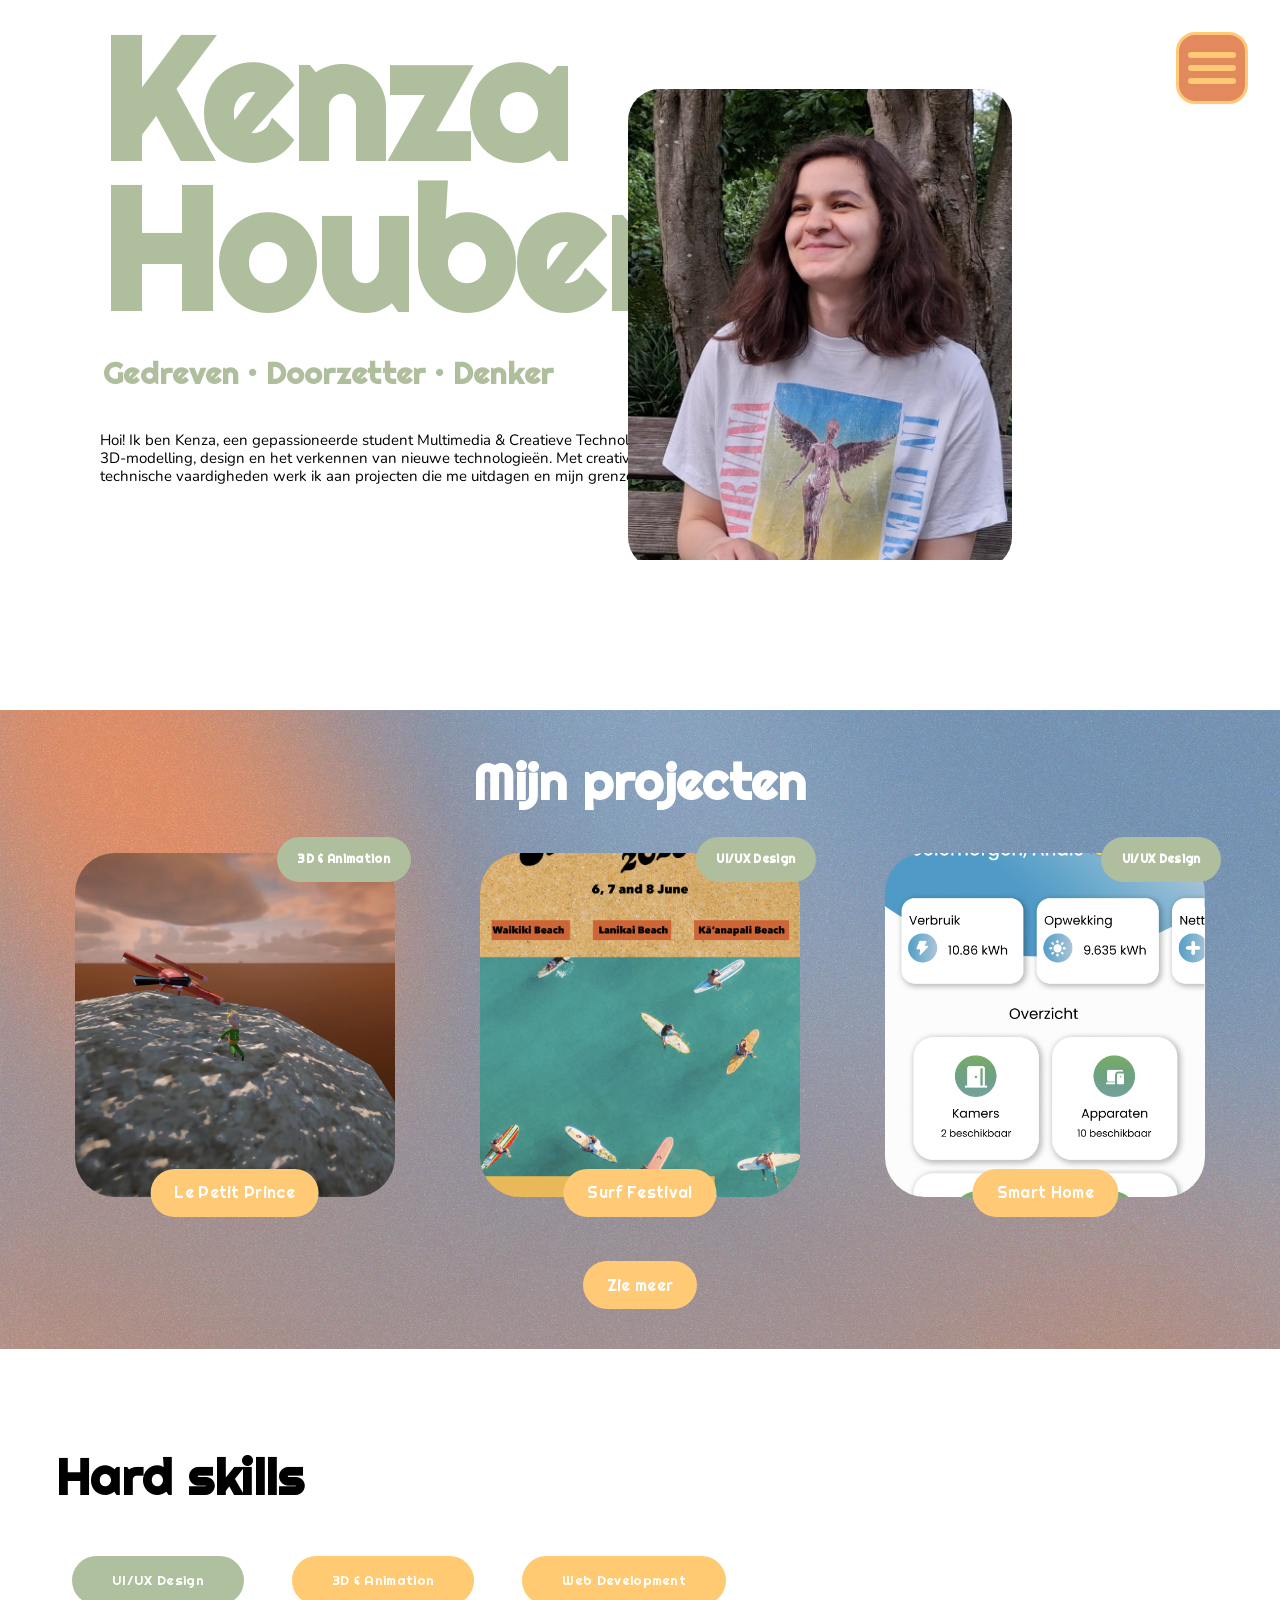
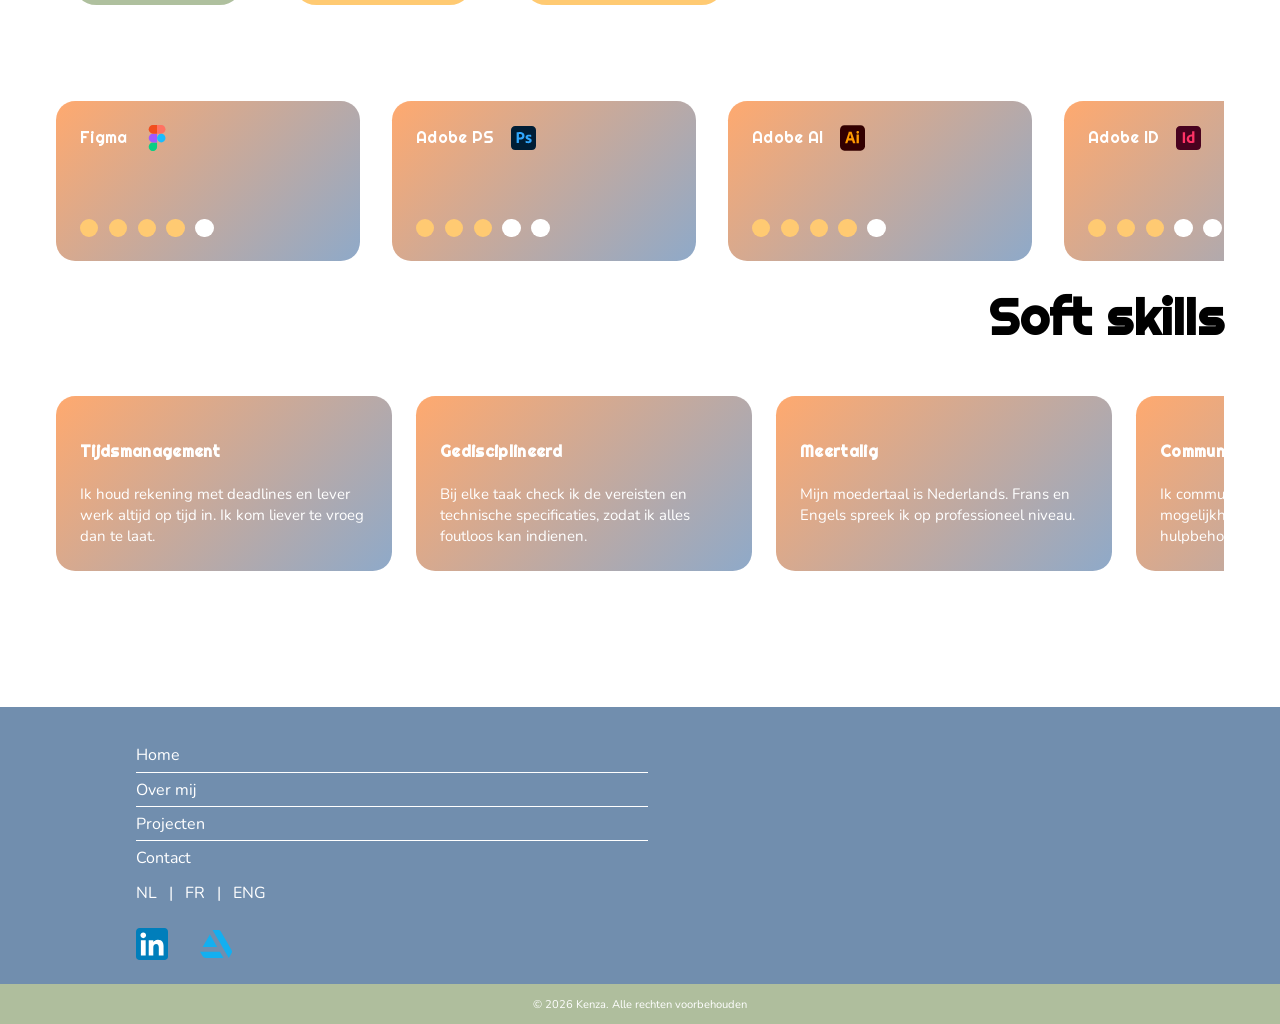
==== commit 3f79f125: "add: added pictures and fixed issues" ====
--- a/index.html
+++ b/index.html
@@ -4,58 +4,117 @@
 <head>
     <meta charset="UTF-8">
     <meta name="viewport" content="width=device-width, initial-scale=1.0">
-    <title>Home</title>
+
+    <title data-i18n="home.title">Home</title>
 
     <link rel="stylesheet" href="css/style.css">
     <link rel="stylesheet" href="css/index.css">
 </head>
 
-<body class="index-body">
-
-  <!-- Hamburger menu -->
+
+<body class="index-body" data-page="home">
+
+
+    <!-- ==================================================
+         HAMBURGER MENU
+    ================================================== -->
+
     <div class="hamburger-menu">
 
-        <!-- Hamburger knop -->
-        <button class="hamburger-button" aria-label="Menu openen">
+        <button
+            class="hamburger-button"
+            aria-label="Menu openen"
+            type="button"
+            data-i18n="common.menuOpen"
+            data-i18n-attr="aria-label"
+        >
             <span></span>
             <span></span>
             <span></span>
         </button>
 
 
-        <!-- Menu overlay -->
         <nav class="menu-overlay">
 
-            <!-- Noise achtergrond -->
             <img
                 src="./images/noise_background.png"
                 class="menu-backgroundnoise"
                 alt=""
             >
 
-            <!-- Sluitknop -->
-            <button class="menu-close" aria-label="Menu sluiten">
+
+            <button
+                class="menu-close"
+                aria-label="Menu sluiten"
+                type="button"
+                data-i18n="common.menuClose"
+                data-i18n-attr="aria-label"
+            >
                 ×
             </button>
 
 
-            <!-- Navigatie -->
             <div class="menu-content">
 
-                <h6><a href="index.html">Home</a></h6>
-                <h6><a href="about.html">Over mij</a></h6>
-                <h6><a href="projects.html">Projecten</a></h6>
-                <h6><a href="contact.html">Contact</a></h6>
+                <h6>
+                    <a
+                        href="index.html"
+                        data-i18n="common.home"
+                    ></a>
+                </h6>
+
+                <h6>
+                    <a
+                        href="about.html"
+                        data-i18n="common.about"
+                    ></a>
+                </h6>
+
+                <h6>
+                    <a
+                        href="projects.html"
+                        data-i18n="common.projects"
+                    ></a>
+                </h6>
+
+                <h6>
+                    <a
+                        href="contact.html"
+                        data-i18n="common.contact"
+                    ></a>
+                </h6>
+
 
                 <!-- Talen -->
+
                 <div class="menu-languages">
+
                     <h3>
-                        <a href="#">NL</a>
+
+                        <a
+                            href="#"
+                            data-lang="nl"
+                            data-i18n="common.nl"
+                        ></a>
+
                         <span>|</span>
-                        <a href="#">FR</a>
+
+                        <a
+                            href="#"
+                            data-lang="fr"
+                            data-i18n="common.fr"
+                        ></a>
+
                         <span>|</span>
-                        <a href="#">ENG</a>
+
+                        <a
+                            href="#"
+                            data-lang="en"
+                            data-i18n="common.eng"
+                        ></a>
+
                     </h3>
+
                 </div>
 
             </div>
@@ -65,212 +124,443 @@
     </div>
 
 
-    <!-- Intro -->
+
+    <!-- ==================================================
+         INTRO
+    ================================================== -->
+
     <header class="header-wrapper">
 
         <div class="index-intro">
 
             <h1>Kenza</h1>
-            <h1 class="houben">Houben</h1>
-
-            <h3>Gedreven • Doorzetter • Denker</h3>
-
-            <p>
-                Hoi! Ik ben Kenza, een gepassioneerde student Multimedia & Creatieve Technologie.
-                Ik hou van 3D-modelling, design en het verkennen van nieuwe technologieën.
-                Met creativiteit en technische vaardigheden werk ik aan projecten die me uitdagen
+
+            <h1 class="houben">
+                Houben
+            </h1>
+
+            <h3 data-i18n="home.tagline">
+                Gedreven • Doorzetter • Denker
+            </h3>
+
+            <img
+                src="images/kenzahouben-home.jpeg"
+                class="kenzahouben-index"
+                alt="Kenza Houben"
+            >
+
+            <p data-i18n="home.intro">
+                Hoi! Ik ben Kenza, een gepassioneerde student Multimedia &
+                Creatieve Technologie. Ik hou van 3D-modelling, design en
+                het verkennen van nieuwe technologieën. Met creativiteit en
+                technische vaardigheden werk ik aan projecten die me uitdagen
                 en mijn grenzen verleggen.
             </p>
 
         </div>
 
-        <img src="" class="kenzahouben-index" alt="">
-
     </header>
 
 
-    <!-- Projecten -->
-   <!-- Projecten -->
-        <main class="index-wrapper">
-
-            <section class="three-projects">
-                <img
-                    src="./images/noise_background.png"
-                    class="backgroundnoise-index"
-                    alt=""
+
+    <!-- ==================================================
+         PROJECTEN
+    ================================================== -->
+
+    <main class="index-wrapper">
+
+
+        <section class="three-projects">
+
+            <img
+                src="./images/noise_background.png"
+                class="backgroundnoise-index"
+                alt=""
+            >
+
+
+            <h2 data-i18n="home.projectsTitle">
+                Mijn projecten
+            </h2>
+
+
+            <div class="projects-row">
+
+
+                <!-- ==================================================
+                     LE PETIT PRINCE
+                ================================================== -->
+
+                <div class="project-index">
+
+                    <h5 data-i18n="home.animation">
+                        3D &amp; Animation
+                    </h5>
+
+
+                    <img
+                        src="./images/le_petit_prince_cover.jpg"
+                        class="project-photo-index"
+                        alt="Le Petit Prince project"
+                    >
+
+
+                    <a
+                        href="./projects/le-petit-prince.html"
+                        class="project-button"
+                    >
+                        Le Petit Prince
+                    </a>
+
+                </div>
+
+
+
+                <!-- ==================================================
+                     SURF FESTIVAL
+                ================================================== -->
+
+                <div class="project-index">
+
+                    <h5 data-i18n="home.uiux">
+                        UI/UX Design
+                    </h5>
+
+
+                    <img
+                        src="./images/surf_festival_cover.png"
+                        class="project-photo-index"
+                        alt="Surf Festival project"
+                    >
+
+
+                    <a
+                        href="./projects/surf-festival.html"
+                        class="project-button"
+                    >
+                        Surf Festival
+                    </a>
+
+                </div>
+
+
+
+                <!-- ==================================================
+                     SMART HOME
+                ================================================== -->
+
+                <div class="project-index">
+
+                    <h5 data-i18n="home.uiux">
+                        UI/UX Design
+                    </h5>
+
+
+                    <img
+                        src="./images/smart_home_cover.png"
+                        class="project-photo-index"
+                        alt="Smart Home project"
+                    >
+
+
+                    <a
+                        href="./projects/smart-home.html"
+                        class="project-button"
+                    >
+                        Smart Home
+                    </a>
+
+                </div>
+
+            </div>
+
+
+
+            <!-- ==================================================
+                 ZIE MEER
+            ================================================== -->
+
+            <a
+                href="projects.html"
+                class="see-more"
+                data-i18n="common.seeMore"
+            >
+                Zie meer
+            </a>
+
+        </section>
+
+
+
+        <!-- ==================================================
+             SKILLS
+        ================================================== -->
+
+        <section class="skills">
+
+
+            <h2 data-i18n="home.hardSkills">
+                Hard skills
+            </h2>
+
+
+            <div class="skills-filters">
+
+                <button
+                    class="skill-filter active"
+                    data-filter="uiux"
+                    data-i18n="home.uiux"
                 >
-                <h2>Mijn projecten</h2>
-
-               <div class="projects-row">
-
-                    <div class="project-index">
-                        <h5>3D &amp; Animation</h5>
-
+                    UI/UX Design
+                </button>
+
+
+                <button
+                    class="skill-filter"
+                    data-filter="3d"
+                    data-i18n="home.animation"
+                >
+                    3D &amp; Animation
+                </button>
+
+
+                <button
+                    class="skill-filter"
+                    data-filter="web"
+                    data-i18n="home.web"
+                >
+                    Web Development
+                </button>
+
+            </div>
+
+
+
+            <!-- Hard skills worden door JavaScript gemaakt -->
+
+            <div
+                class="hard-skills"
+                id="hard-skills"
+            ></div>
+
+
+
+            <!-- ==================================================
+                 SOFT SKILLS
+            ================================================== -->
+
+            <h2
+                class="soft-title"
+                data-i18n="home.softSkills"
+            >
+                Soft skills
+            </h2>
+
+
+            <div class="soft-skills">
+
+
+                <!-- Tijdmanagement -->
+
+                <div class="soft-card">
+
+                    <h4 data-i18n="home.timeManagement">
+                        Tijdsmanagement
+                    </h4>
+
+                    <p data-i18n="home.timeManagementText">
+                        Ik houd rekening met deadlines en lever werk altijd
+                        op tijd in. Ik kom liever te vroeg dan te laat.
+                    </p>
+
+                </div>
+
+
+                <!-- Gedisciplineerd -->
+
+                <div class="soft-card">
+
+                    <h4 data-i18n="home.disciplined">
+                        Gedisciplineerd
+                    </h4>
+
+                    <p data-i18n="home.disciplinedText">
+                        Bij elke taak check ik de vereisten en technische
+                        specificaties, zodat ik alles foutloos kan indienen.
+                    </p>
+
+                </div>
+
+
+                <!-- Meertalig -->
+
+                <div class="soft-card">
+
+                    <h4 data-i18n="home.multilingual">
+                        Meertalig
+                    </h4>
+
+                    <p data-i18n="home.multilingualText">
+                        Mijn moedertaal is Nederlands. Frans en Engels
+                        spreek ik op professioneel niveau.
+                    </p>
+
+                </div>
+
+
+                <!-- Communicatie -->
+
+                <div class="soft-card">
+
+                    <h4 data-i18n="home.communication">
+                        Communicatie
+                    </h4>
+
+                    <p data-i18n="home.communicationText">
+                        Ik communiceer duidelijk over mijn mogelijkheden,
+                        beperkingen en hulpbehoefte.
+                    </p>
+
+                </div>
+
+
+                <!-- Teamwork -->
+
+                <div class="soft-card">
+
+                    <h4 data-i18n="home.teamwork">
+                        Teamwork
+                    </h4>
+
+                    <p data-i18n="home.teamworkText">
+                        Ik werk graag in team, niet alleen omdat het leuk is,
+                        maar ook omdat ik veel kan leren van anderen.
+                    </p>
+
+                </div>
+
+            </div>
+
+        </section>
+
+
+
+        <!-- ==================================================
+             FOOTER
+        ================================================== -->
+
+        <footer class="footer">
+
+            <div class="footer-content">
+
+                <nav class="footer-nav">
+
+                    <a
+                        href="index.html"
+                        data-i18n="common.home"
+                    ></a>
+
+                    <a
+                        href="about.html"
+                        data-i18n="common.about"
+                    ></a>
+
+                    <a
+                        href="projects.html"
+                        data-i18n="common.projects"
+                    ></a>
+
+                    <a
+                        href="contact.html"
+                        data-i18n="common.contact"
+                    ></a>
+
+                </nav>
+
+
+                <div class="footer-languages">
+
+                    <a
+                        href="#"
+                        data-lang="nl"
+                        data-i18n="common.nl"
+                    ></a>
+
+                    <span>|</span>
+
+                    <a
+                        href="#"
+                        data-lang="fr"
+                        data-i18n="common.fr"
+                    ></a>
+
+                    <span>|</span>
+
+                    <a
+                        href="#"
+                        data-lang="en"
+                        data-i18n="common.eng"
+                    ></a>
+
+                </div>
+
+
+                <div class="footer-socials">
+
+                    <a
+                        href="https://www.linkedin.com/in/kenza-houben-a3b9473aa/"
+                        class="footer-social"
+                        aria-label="LinkedIn"
+                        target="_blank"
+                        rel="noopener noreferrer"
+                    >
                         <img
-                            src="./images/le_petit_prince_cover.jpg"
-                            class="project-photo-index"
-                            alt="Le Petit Prince project"
+                            src="./images/linkedin.svg"
+                            alt=""
                         >
-
-                       <a href="./projects/le-petit-prince.html" class="project-button">
-                            Le Petit Prince
-                        </a>
-                    </div>
-
-
-                    <div class="project-index">
-                        <h5>UI/UX Design</h5>
-
+                    </a>
+
+
+                    <a
+                        href="https://www.artstation.com/kenzahouben"
+                        class="footer-social"
+                        aria-label="ArtStation"
+                        target="_blank"
+                        rel="noopener noreferrer"
+                    >
                         <img
-                            src="./images/surf_festival_cover.png"
-                            class="project-photo-index"
-                            alt="Surf Festival project"
+                            src="./images/artstation.svg"
+                            alt=""
                         >
-
-                        <a href="./projects/surf-festival.html" class="project-button">
-                            Surf Festival
-                        </a>
-                    </div>
-
-
-                    <div class="project-index">
-                        <h5>UI/UX Design</h5>
-
-                        <img
-                            src="./images/smart_home_cover.png"
-                            class="project-photo-index"
-                            alt="Smart Home project"
-                        >
-
-                        <a href="./projects/smart-home.html" class="project-button">
-                            Smart Home
-                        </a>
-                </div>
-
-</div>
-
-
-        <a href="projects.html" class="see-more">
-            Zie meer
-        </a>
-            </section>
-
-    <section class="skills">
-
-        <h2>Hard skills</h2>
-
-        <div class="skills-filters">
-
-            <button class="skill-filter active" data-filter="uiux">
-                UI/UX Design
-            </button>
-
-            <button class="skill-filter" data-filter="3d">
-                3D &amp; Animation
-            </button>
-
-            <button class="skill-filter" data-filter="web">
-                Web Development
-            </button>
-
-        </div>
-
-
-        <!-- Hard skills worden door JavaScript gemaakt -->
-        <div class="hard-skills" id="hard-skills"></div>
-
-
-        <!-- Soft skills -->
-
-        <h2 class="soft-title">
-            Soft skills
-        </h2>
-
-        <div class="soft-skills">
-
-            <div class="soft-card">
-                <h4>Tijdsmanagement</h4>
-                <p>
-                    Ik houd rekening met deadlines en lever werk altijd
-                    op tijd in. Ik kom liever te vroeg dan te laat.
+                    </a>
+
+                </div>
+
+            </div>
+
+
+            <div class="footer-bottom">
+
+                <p data-i18n="common.copyright">
+                    © 2026 Kenza. Alle rechten voorbehouden
                 </p>
+
             </div>
 
-            <div class="soft-card">
-                <h4>Gedisciplineerd</h4>
-                <p>
-                    Bij elke taak check ik de vereisten en technische
-                    specificaties, zodat ik alles foutloos kan indienen.
-                </p>
-            </div>
-
-            <div class="soft-card">
-                <h4>Meertalig</h4>
-                <p>
-                    Mijn moedertaal is Nederlands. Frans en Engels
-                    spreek ik op professioneel niveau.
-                </p>
-            </div>
-
-            <div class="soft-card">
-                <h4>Communicatie</h4>
-                <p>
-                    Ik communiceer duidelijk over mijn mogelijkheden,
-                    beperkingen en hulpbehoefte.
-                </p>
-            </div>
-
-            <div class="soft-card">
-                <h4>Teamwork</h4>
-                <p>
-                    Ik werk graag in team, niet alleen omdat het leuk is,
-                    maar ook omdat ik veel kan leren van anderen.
-                </p>
-            </div>
-
-        </div>
-
-    </section>
-
-        <footer class="footer">
-
-            <div class="footer-content">
-
-                <nav class="footer-nav">
-                    <a href="index.html">Home</a>
-                    <a href="about.html">Over mij</a>
-                    <a href="projects.html">Projecten</a>
-                    <a href="contact.html">Contact</a>
-                </nav>
-
-                <div class="footer-languages">
-                    <a href="#">NL</a>
-                    <span>|</span>
-                    <a href="#">FR</a>
-                    <span>|</span>
-                    <a href="#">ENG</a>
-                </div>
-
-                <div class="footer-socials">
-
-                    <a href="#" class="footer-social" aria-label="Social media"><img src="./images/linkedin.svg" alt=""></a>
-
-                    <a href="#" class="footer-social" aria-label="Social media"><img src="./images/artstation.svg" alt=""></a>
-
-                </div>
-
-            </div>
-
-            <div class="footer-bottom">
-                <p>© 2026 Kenza. Alle rechten voorbehouden</p>
-            </div>
-
         </footer>
 
     </main>
+
+
+
+    <!-- ==================================================
+         JAVASCRIPT
+    ================================================== -->
+
     <script src="js/hamburger-menu.js"></script>
     <script src="js/skills.js"></script>
+    <script src="js/language.js"></script>
+
 </body>
 
-
-</html>
+</html>
--- a/css/style.css
+++ b/css/style.css
@@ -36,10 +36,14 @@
 h3,
 h4,
 h5,
+h6,
 .skill-title,
 .skill-filter,
+.project-filter,
+.project-card-category,
 .project-button,
-.see-more  {
+.project-card-button,
+.see-more {
     font-family: Righteous, sans-serif;
     letter-spacing: 0.02rem;
 }
@@ -67,8 +71,11 @@
 }
 
 h6 {
-    font-family: Righteous, sans-serif;
-    font-size: 3.75rem; /* 60px */
+    font-size: 3.75rem;
+}
+
+.project-card-category {
+    font-size: 0.75rem;
 }
 
 p {
@@ -287,6 +294,50 @@
     cursor: pointer;
 }
 
+/* ==================================================
+   TERUGKNOP
+================================================== */
+
+.project-back {
+    position: absolute;
+
+    left: 3rem;
+
+    width: 2rem;
+    height: 2rem;
+
+    padding: 0;
+
+    border: none;
+
+    background: none;
+
+    display: flex;
+
+    align-items: center;
+    justify-content: center;
+
+    cursor: pointer;
+
+    transition: transform 0.25s ease;
+}
+
+
+.project-back img {
+    display: block;
+
+    width: 100%;
+    height: 100%;
+
+    object-fit: contain;
+}
+
+
+.project-back:hover {
+    transform: translateX(-0.2rem);
+}
+
+
 
 /* ==================================================
    FOOTER
@@ -416,6 +467,9 @@
    ================================================== */
 
 @media (max-width: 37.5rem) {
+      h2 {
+        font-size: 2rem;
+    }
     /* ===== HAMBURGER MENU ===== */
 
      /* Menu blijft volledig scherm */
@@ -467,6 +521,15 @@
         font-size: 4rem;
     }
 
+      /* ===== PROJECT BACK ===== */
+    .project-back {
+        left: 1rem;
+
+        width: 1.7rem;
+        height: 1.7rem;
+    }
+
+
     /* ===== FOOTER ===== */
 
     .footer-content {
--- a/css/index.css
+++ b/css/index.css
@@ -35,15 +35,25 @@
    INTRO
    ================================================== */
 
+html,
+body {
+    width: 100%;
+    max-width: 100%;
+    overflow-x: hidden;
+}
+
 .header-wrapper {
     position: relative;
-    min-height: 26.0625rem;
+    min-height: 35rem;
+    overflow: hidden;
 }
 
 .index-intro {
     position: absolute;
     top: 1.5625rem;
     left: 1.25rem;
+
+    width: 100%;
 }
 
 
@@ -53,6 +63,8 @@
 
 .index-intro h1 {
     margin: 0;
+    padding-left: 5rem;
+
     color: var(--c-green);
     line-height: 0.88;
 }
@@ -64,20 +76,50 @@
 
 .index-intro h3 {
     margin: 0.875rem 0 0 0.1875rem;
+
+    padding-top: 1.25rem;
+    padding-left: 5rem;
+
     line-height: 1;
+
+    width: 35rem;
+}
+
+
+/* ==================================================
+   INTRODUCTIETEKST
+   ================================================== */
+
+.index-intro p {
+    width: 45rem;
+
+    margin: 1.4375rem 0 0;
     padding-top: 1.25rem;
-}
-
-
-/* ==================================================
-   INTRODUCTIETEKST
-   ================================================== */
-
-.index-intro p {
-    width: 43.75rem;
-    margin: 1.4375rem 0 0 0;
-    line-height: 1rem;
-    padding-top: 1.25rem;
+    padding-left: 5rem;
+
+    line-height: 1.2;
+
+    box-sizing: border-box;
+}
+
+
+/* ==================================================
+   FOTO
+   ================================================== */
+
+.kenzahouben-index {
+    position: absolute;
+
+    top: 4rem;
+    right: 18rem;
+
+    width: 24rem;
+    height: 30rem;
+
+    object-fit: cover;
+    border-radius: 2rem;
+
+    z-index: 2;
 }
 
 
@@ -578,7 +620,7 @@
 
     /* ===== INTRO ===== */
 
-    html,
+      html,
     body {
         width: 100%;
         overflow-x: hidden;
@@ -595,6 +637,12 @@
         left: auto;
     }
 
+    .index-intro h1,
+    .index-intro h3,
+    .index-intro p {
+        padding-left: 0;
+    }
+
     .index-intro h1 {
         font-size: 5rem;
         margin: 0;
@@ -603,12 +651,30 @@
     .index-intro h3 {
         margin-top: 0.75rem;
         padding-top: 0;
+        font-size: 1.5rem;
+    }
+    
+
+    .kenzahouben-index {
+        position: relative;
+        display: block;
+
+        top: auto;
+        right: auto;
+
+        width: 100%;
+        max-width: 20rem;
+        height: 24rem;
+
+        margin: 1rem auto 0;
+
+        border-radius: 1.5rem;
     }
 
     .index-intro p {
         width: 100%;
         max-width: 100%;
-        margin: 1.5rem 0 0;
+        margin: 1rem 0 0;
         padding-top: 0;
     }
 
